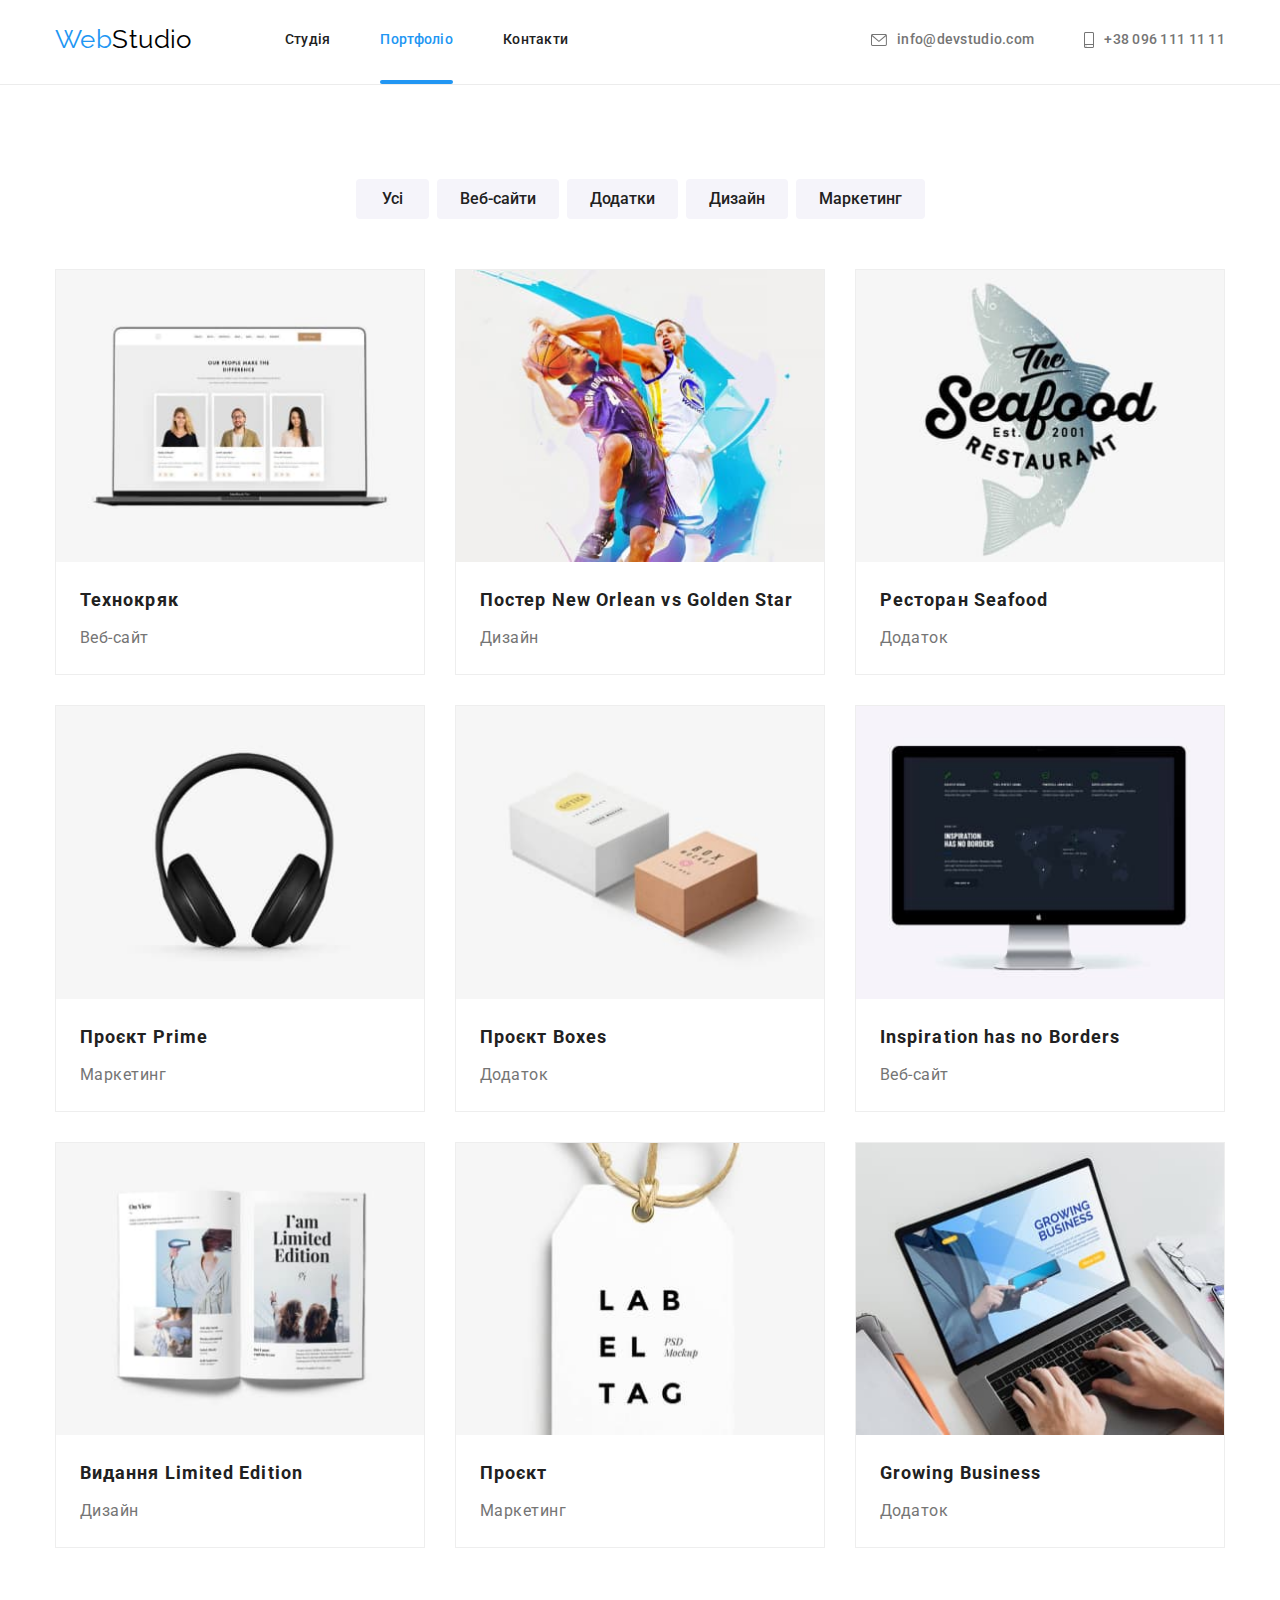
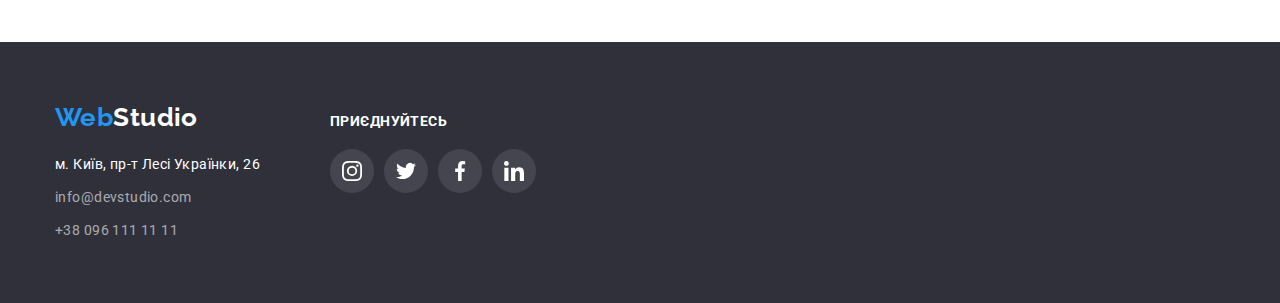
==== portfolio.html @ 8b219033 "дз5" ====
<!DOCTYPE html>
<html lang="uk">
  <head>
    <meta charset="UTF-8" />
    <meta http-equiv="X-UA-Compatible" content="IE=edge" />
    <meta name="viewport" content="width=device-width, initial-scale=1.0" />
    <title>Студія</title>
    <link
      href="https://fonts.googleapis.com/css2?family=Raleway:wght@700;900&family=Roboto:wght@400;500;700;900&display=swap"
      rel="stylesheet"
    />
    <link
      rel="stylesheet"
      href="https://cdnjs.cloudflare.com/ajax/libs/modern-normalize/1.1.0/modern-normalize.min.css"
    />
    <link rel="stylesheet" href="./css/styles.css" />
  </head>
  <body>
    <!--Logo line-->
    <header class="header">
      <div class="conteiner header-flex">
        <a class="logo" href="./index.html"
          >Web<span class="web">Studio</span></a
        >
        <nav class="main-nav">
          <!--Site nav-->
          <ul class="site-nav list">
            <li class="item">
              <a href="./index.html" class="link">Студія</a>
            </li>
            <li class="item">
              <a href="./portfolio.html" class="link current">Портфоліо</a>
            </li>
            <li class="item">
              <a href="#" class="link">Контакти</a>
            </li>
          </ul>
        </nav>
        <ul class="contacts list">
          <li class="item">
            <a href="mailto:info@devstudio.com" class="link mail">
              <svg class="link-contact-icon" width="16px" height="12px">
                <use href="./images/icons.svg#icon-email"></use></svg
              >info@devstudio.com</a
            >
          </li>
          <li class="item">
            <a href="tel:+380961111111" class="link tel">
              <svg class="link-contact-icon" width="10px" height="16px">
                <use href="./images/icons.svg#icon-smartphone"></use>
              </svg>
              +38 096 111 11 11</a
            >
          </li>
        </ul>
      </div>
    </header>
    <main>
      <!--Filters-->
      <section class="section">
        <div class="conteiner">
          <h1 class="title-hidden">Портфоліо</h1>
          <ul class="filter list">
            <li class="item">
              <button type="button" class="button secondary">
                <a>Усі</a>
              </button>
            </li>
            <li class="item">
              <button type="button" class="button secondary">
                <a>Веб-сайти</a>
              </button>
            </li>
            <li class="item">
              <button type="button" class="button secondary">
                <a>Додатки</a>
              </button>
            </li>
            <li class="item">
              <button type="button" class="button secondary">
                <a>Дизайн</a>
              </button>
            </li>
            <li class="item">
              <button type="button" class="button secondary">
                <a>Маркетинг</a>
              </button>
            </li>
          </ul>
          <!--Projects-->
          <ul class="project list">
            <li class="item">
              <a href="#" class="project-link link">
                <div class="project-top">
                  <img src="./images/project1.jpg" alt="Відкритий ноутбук" />
                  <p class="top-text">
                    Ресурс пропонує комплексні пропозиції з різним рівнем
                    функціоналу та сервісів. Все це дозволить відвідувачу
                    отримати вичерпні відомості про компанію чи приватну особу.
                  </p>
                </div>
                <div class="content">
                  <h3 class="title">Технокряк</h3>
                  <p class="text">Веб-сайт</p>
                </div>
              </a>
            </li>
            <li class="item">
              <a href="#" class="project-link link">
                <div class="project-top">
                  <img
                    src="./images/project2.jpg"
                    alt="Два баскетболіста стрибають"
                  />
                  <p class="top-text">
                    Ресурс пропонує комплексні пропозиції з різним рівнем
                    функціоналу та сервісів. Все це дозволить відвідувачу
                    отримати вичерпні відомості про компанію чи приватну особу.
                  </p>
                </div>
                <div class="content">
                  <h3 class="title">Постер New Orlean vs Golden Star</h3>
                  <p class="text">Дизайн</p>
                </div>
              </a>
            </li>
            <li class="item">
              <a href="#" class="project-link link">
                <div class="project-top">
                  <img
                    src="./images/project3.jpg"
                    alt="Логотип рибного ресторану"
                  />
                  <p class="top-text">
                    Ресурс пропонує комплексні пропозиції з різним рівнем
                    функціоналу та сервісів. Все це дозволить відвідувачу
                    отримати вичерпні відомості про компанію чи приватну особу.
                  </p>
                </div>
                <div class="content">
                  <h3 class="title">Ресторан Seafood</h3>
                  <p class="text">Додаток</p>
                </div>
              </a>
            </li>
            <li class="item">
              <a href="#" class="project-link link">
                <div class="project-top">
                  <img
                    src="./images/project4.jpg"
                    alt="Навушники закритого типу"
                  />
                  <p class="top-text">
                    Ресурс пропонує комплексні пропозиції з різним рівнем
                    функціоналу та сервісів. Все це дозволить відвідувачу
                    отримати вичерпні відомості про компанію чи приватну особу.
                  </p>
                </div>
                <div class="content">
                  <h3 class="title">Проєкт Prime</h3>
                  <p class="text">Маркетинг</p>
                </div>
              </a>
            </li>
            <li class="item">
              <a href="#" class="project-link link">
                <div class="project-top">
                  <img src="./images/project5.jpg" alt="Дві картонні коробки" />
                  <p class="top-text">
                    Ресурс пропонує комплексні пропозиції з різним рівнем
                    функціоналу та сервісів. Все це дозволить відвідувачу
                    отримати вичерпні відомості про компанію чи приватну особу.
                  </p>
                </div>
                <div class="content">
                  <h3 class="title">Проєкт Boxes</h3>
                  <p class="text">Додаток</p>
                </div>
              </a>
            </li>
            <li class="item">
              <a href="#" class="project-link link">
                <div class="project-top">
                  <img
                    src="./images/project6.jpg"
                    alt="Сайт зображений на моноблоці Apple iMac"
                  />
                  <p class="top-text">
                    Ресурс пропонує комплексні пропозиції з різним рівнем
                    функціоналу та сервісів. Все це дозволить відвідувачу
                    отримати вичерпні відомості про компанію чи приватну особу.
                  </p>
                </div>
                <div class="content">
                  <h3 class="title">Inspiration has no Borders</h3>
                  <p class="text">Веб-сайт</p>
                </div>
              </a>
            </li>
            <li class="item">
              <a href="#" class="project-link link">
                <div class="project-top">
                  <img src="./images/project7.jpg" alt="Розгорнутий журнал" />
                  <p class="top-text">
                    Ресурс пропонує комплексні пропозиції з різним рівнем
                    функціоналу та сервісів. Все це дозволить відвідувачу
                    отримати вичерпні відомості про компанію чи приватну особу.
                  </p>
                </div>
                <div class="content">
                  <h3 class="title">Видання Limited Edition</h3>
                  <p class="text">Дизайн</p>
                </div>
              </a>
            </li>
            <li class="item">
              <a href="#" class="project-link link">
                <div class="project-top">
                  <img
                    src="./images/project8.jpg"
                    alt="Паперовий ярлик з написом"
                  />
                  <p class="top-text">
                    Ресурс пропонує комплексні пропозиції з різним рівнем
                    функціоналу та сервісів. Все це дозволить відвідувачу
                    отримати вичерпні відомості про компанію чи приватну особу.
                  </p>
                </div>
                <div class="content">
                  <h3 class="title">Проєкт</h3>
                  <p class="text">Маркетинг</p>
                </div>
              </a>
            </li>
            <li class="item">
              <a href="#" class="project-link link">
                <div class="project-top">
                  <img
                    src="./images/project9.jpg"
                    alt="Людина працює на ноутбуці"
                  />
                  <p class="top-text">
                    Ресурс пропонує комплексні пропозиції з різним рівнем
                    функціоналу та сервісів. Все це дозволить відвідувачу
                    отримати вичерпні відомості про компанію чи приватну особу.
                  </p>
                </div>
                <div class="content">
                  <h3 class="title">Growing Business</h3>
                  <p class="text">Додаток</p>
                </div>
              </a>
            </li>
          </ul>
        </div>
      </section>
    </main>
    <!--Footer-->
    <footer class="section-basement">
      <div class="conteiner">
        <!--Address-->
        <div class="address">
          <a class="logo-secondari" href="./index.html"
            >Web<span class="web-secondari">Studio</span></a
          >
          <address>
            <ul class="address-list list">
              <li class="map-link">
                <a
                  href="https://goo.gl/maps/CPtrU1FHBa2aNyZL9"
                  target="_blank"
                  rel="noopener noreferrer nofollow"
                  class="link"
                  >м. Київ, пр-т Лесі Українки, 26</a
                >
              </li>
              <li class="mail-link">
                <a href="mailto:info@devstudio.com" class="link"
                  >info@devstudio.com</a
                >
              </li>
              <li class="tel-link">
                <a href="tel:+380961111111" class="link">+38 096 111 11 11</a>
              </li>
            </ul>
          </address>
        </div>
        <!--Social networks-->
        <div class="social">
          <h2 class="social-title">Приєднуйтесь</h2>
          <ul class="address-soc-list list">
            <li class="address-soc-item">
              <a href="" class="address-soc-link link">
                <svg class="address-soc-icon" width="20" height="20">
                  <use href="./images/icons.svg#icon-instagram"></use>
                </svg>
              </a>
            </li>
            <li class="address-soc-item">
              <a href="" class="address-soc-link link">
                <svg class="address-soc-icon" width="20" height="20">
                  <use href="./images/icons.svg#icon-twitter"></use>
                </svg>
              </a>
            </li>
            <li class="address-soc-item">
              <a href="" class="address-soc-link link">
                <svg class="address-soc-icon" width="20" height="20">
                  <use href="./images/icons.svg#icon-facebook"></use>
                </svg>
              </a>
            </li>
            <li class="address-soc-item">
              <a href="" class="address-soc-link link">
                <svg class="address-soc-icon" width="20" height="20">
                  <use href="./images/icons.svg#icon-linkedin"></use>
                </svg>
              </a>
            </li>
          </ul>
        </div>
      </div>
    </footer>
  </body>
</html>
---- css/styles.css ----
/* цвет основного текста #212121 */
/* вторичный цвет текста #757575 */
/* белый #FFFFFF */
/* акцент #2196F3 */
/* цвет ссылок подвала rgba(255, 255, 255, 0.6) */
/* цвет кнопок поротфолио #F5F4FA */
/* цвет активной кнопки #188CE8 */
/* фон шапки и подвала #2F303A */
/* цвет обводки карточек #EEEEEE */

:root {
  --primary-text-color: #212121;
  --title-text-color: #757575;
  --basement-text-color: rgba(255, 255, 255, 0.6);
  --white-color: #FFFFFF;
  --black-color: #000000;
  --accent-color: #2196F3;
  --primary-btn-color: #F5F4FA;
  --activ-btn-color: #188CE8;
  --hero-bcgnd-color: #2F303A;
  --head-bcgnd-color: #ECECEC;
  --border-color: #EEEEEE;
  --border-client-color: #AFB1B8;
  --adress-icon-color: rgba(255, 255, 255, 0.1);
  --top-texbgnd-color: rgba(33, 150, 243, 0.9);
  --backdrop-color: rgba(0, 0, 0, 0.2);
}

body {
  font-family: 'Roboto', sans-serif;
  font-size: 14px;
  letter-spacing: 0.03em;
  color: var(--primary-text-color);

  background-color: var(--white-color);
}

.section {
  padding-top: 94px;
  padding-bottom: 94px;
}

.header {
  padding-top: 0;
  padding-bottom: 0;
  border-bottom-width: 1px;
  border-bottom-style: solid;
  border-bottom-color: var(--head-bcgnd-color);
}

.section.no-padding {
  padding-top: 0;
}

.conteiner {
  width: 1200px;
  padding-left: 15px;
  padding-right: 15px;
  margin: 0 auto;
}

.list {
  list-style: none;
  padding: 0;
  margin: 0;
}

img {
  display: block;
  max-width: 100%;
  height: auto;
}

/* Logo line */

.header-flex {
  display: flex;
}

.main-nav {
  display: flex;
  align-items: center;
  margin-right: auto;
}

.logo {
  display: inline-block;
  font-family: 'Raleway';
  font-size: 26px;
  line-height: 1.19;
  text-decoration: none;
  color: var(--accent-color);

  margin-right: 93px;
  padding-top: 24px;
  padding-bottom: 25px;
}

.web {
  text-decoration: none;
  color: var(--black-color);
}

/* Site nav */

.site-nav {
  display: flex;
}

.site-nav .item:not(:last-child) {
  margin-right: 50px;
}

.site-nav .link {
  display: block;
  font-style: normal;
  font-weight: 500;
  font-size: 14px;
  line-height: 1.14;
  letter-spacing: 0.02em;
  text-decoration: none;
  color: var(--primary-text-color);

  padding-top: 32px;
  padding-bottom: 32px;
  transition: color 250ms cubic-bezier(0.4, 0, 0.2, 1);
}

.site-nav .link:hover,
.site-nav .link:focus {
  color: var(--accent-color);
}

.site-nav .link.current {
  color: var(--accent-color);
}

.site-nav .link.current::after {
  content: '';
  display: flex;
  background-color: var(--accent-color);
  width: 100%;
  height: 4px;
  border-radius: 2px;
  transform: translateY(32px);
  position: relative;
}

.contacts {
  display: flex;
}

.contacts .link-contact-icon {
  margin-right: 10px;
  vertical-align: middle;
  fill: currentColor;
}

.contacts .item:not(:last-child) {
  margin-right: 50px;
}

.contacts .link {
  display: flex;
  font-weight: 500;
  font-size: 14px;
  line-height: 1.14;
  letter-spacing: 0.02em;
  text-decoration: none;
  color: var(--title-text-color);
  align-items: center;
  padding-top: 32px;
  padding-bottom: 32px;
  transition: color 250ms cubic-bezier(0.4, 0, 0.2, 1);
}

.contacts .link:hover,
.contacts .link:focus {
  color: var(--accent-color);

}

/* Hero */

.section.hero {
  text-align: center;
  background-color: var(--hero-bcgnd-color);
  background-image: linear-gradient(rgba(47, 48, 58, 0.4), rgba(47, 48, 58, 0.4)), url(../images/hero.jpg);
  background-repeat: no-repeat;
  background-position: center;
  background-size: cover;
  max-width: 1600px;
  margin: 0 auto;
  padding-top: 200px;
  padding-bottom: 200px;
}

.hero-title {
  font-weight: 900;
  font-size: 44px;
  line-height: 1.36;
  letter-spacing: 0.06em;
  text-transform: uppercase;
  color: var(--white-color);
  width: 696px;
  margin: 30px auto;
}

/* Features */

.feature-list {
  display: flex;

}

.feature-list .item {
  width: calc((100%-90)/4);
}

.feature-list .item:not(:last-child) {
  margin-right: 30px;
}

.feature-list .title {
  font-weight: 700;
  font-size: 14px;
  line-height: 1.14;
  text-transform: uppercase;
  margin-top: 0;
  margin-bottom: 10px;
}

.feature-box {
  display: flex;
  align-items: center;
  justify-content: center;
  width: 270px;
  height: 120px;
  border-radius: 4px;
  background-color: var(--primary-btn-color);
  margin-bottom: 30px;
  transition: drop-shadow 250ms cubic-bezier(0.4, 0, 0.2, 1);
}

.feature-box:hover,
.feature-box:focus {
  filter: drop-shadow(0px 4px 4px rgba(0, 0, 0, 0.25));

}

.feature-list .text {
  font-weight: 400;
  line-height: 1.71;
  color: var(--title-text-color);
  margin-top: 0;
  margin-bottom: 0;
}

.title-hidden {
  position: absolute;
  white-space: nowrap;
  width: 1px;
  height: 1px;
  overflow: hidden;
  border: 0;
  clip: rect(0 0 0 0);
  clip-path: inset(50%);
  margin: -1px;
}

/* Work options */

.section-title {
  font-size: 36px;
  line-height: 1.17;
  text-align: center;
  margin-top: 0;
  margin-bottom: 50px;
}

.work-list {
  display: flex;
  justify-content: center;
}

.work-box {
  position: relative;
}

.work-text {
  bottom: 0;
  position: absolute;
  display: flex;
  align-items: center;
  justify-content: center;
  background-color: rgba(47, 48, 58, 0.8);
  width: 100%;
  height: 70px;
  font-weight: 700;
  line-height: 1.14;
  margin: 0;
  text-transform: uppercase;
  color: var(--white-color);
}

.work-list .item:not(:last-child) {
  margin-right: 30px;
}

/* Our team */

.team {
  background-color: var(--primary-btn-color);
}

.team-list {
  display: flex;
}

.team-list .item {
  background: var(--white-color);
  margin-top: 0;
  margin-bottom: 0;
  box-shadow: 0px 1px 3px rgba(0, 0, 0, 0.12), 0px 1px 1px rgba(0, 0, 0, 0.14), 0px 2px 1px rgba(0, 0, 0, 0.2);
  border-radius: 0px 0px 4px 4px;
}

.team-list .item:not(:last-child) {
  margin-right: 30px;
}

.team-list .title {
  font-weight: 500;
  font-size: 16px;
  line-height: 1.19;
  text-align: center;
  margin-top: 0;
  margin-bottom: 10px;
}

.team-list .text {
  font-size: 16px;
  line-height: 1.19;
  text-align: center;
  color: var(--title-text-color);
  margin-top: 0;
  margin-bottom: 16px;
}

.team-list .team-content {
  padding-top: 30px;
  padding-bottom: 30px;
}

.team-soc-list {
  display: flex;
  justify-content: center;
  gap: 10px;
}

.team-soc-item {
  width: 44px;
  height: 44px;
}

.team-soc-link {
  width: 100%;
  height: 100%;
  background-color: var(--white-color);
  border-radius: 50%;
  display: flex;
  align-items: center;
  justify-content: center;
  transition: background-color 250ms cubic-bezier(0.4, 0, 0.2, 1);
}

.team-soc-link:hover,
.team-soc-link:focus {
  background-color: var(--accent-color);
}

.team-soc-link:hover .team-soc-icon,
.team-soc-link:focus .team-soc-icon {
  fill: var(--white-color);

}

.team-soc-icon {
  fill: var(--border-client-color);
  transition: fill 250ms cubic-bezier(0.4, 0, 0.2, 1);
}

/*Clients*/

.client-list {
  display: flex;
  gap: 30px;
}

.client-item {
  width: calc((100%-150px)/6);
  height: 92px;
}

.client-link {
  width: 100%;
  height: 100%;
  border: 1px solid var(--border-client-color);
  border-radius: 4px;
  display: flex;
  align-items: center;
  justify-content: center;
  transition: border-color 250ms cubic-bezier(0.4, 0, 0.2, 1);
}

.client-link:hover,
.client-link:focus {
  border-color: var(--accent-color);
}

.client-soc-icon {
  fill: var(--border-client-color);
  transition: fill 250ms cubic-bezier(0.4, 0, 0.2, 1);
}

.client-link:hover .client-soc-icon,
.client-link:focus .client-soc-icon {
  fill: var(--accent-color);
}

/* Button */

.button {
  border: 1px solid transparent;
  color: var(--white-color);
}

.button.primary {
  font-weight: 700;
  font-size: 16px;
  line-height: 1.88;
  letter-spacing: 0.06em;
  color: var(--white-color);
  padding: 10px 32px;
  border-radius: 4px;
  background-color: var(--accent-color);
  transition: color 250ms cubic-bezier(0.4, 0, 0.2, 1), background-color 250ms cubic-bezier(0.4, 0, 0.2, 1);
}

.button.primary:hover,
.button.primary:focus {
  color: var(--white-color);
  background-color: var(--activ-btn-color);
  cursor: pointer;
}

.button.secondary {
  font-weight: 500;
  font-size: 16px;
  line-height: 1.62;
  color: var(--primary-text-color);
  background-color: var(--primary-btn-color);
  padding: 6px 22px;
  min-width: 73px;
  border-radius: 4px;
  transition: background-color 250ms cubic-bezier(0.4, 0, 0.2, 1), color 250ms cubic-bezier(0.4, 0, 0.2, 1), box-shadow 250ms cubic-bezier(0.4, 0, 0.2, 1);
}

.button.secondary:hover,
.button.secondary:focus {
  color: var(--white-color);
  background-color: var(--accent-color);
  box-shadow: 0px 3px 1px rgba(0, 0, 0, 0.1), 0px 1px 2px rgba(0, 0, 0, 0.08), 0px 2px 2px rgba(0, 0, 0, 0.12);
  cursor: pointer;
}

/* Filters */

.filter {
  display: flex;
  justify-content: center;
  margin: 0;
  padding-bottom: 50px;
}

.filter .item:not(:last-child) {
  margin-right: 8px;
}

/* Projects */

.project {
  display: flex;
  flex-wrap: wrap;
}

.project .item {
  width: 370px;
  margin-right: 30px;
  margin-bottom: 30px;
  background-color: var(--white-color);
  border: 1px solid var(--border-color);
  position: relative;
}

.project .item:nth-child(3n) {
  margin-right: 0;
}

.project .item:nth-last-child(-n + 3) {
  margin-bottom: 0;
}

.project .link:hover,
.project .link:focus {
  box-shadow: 0px 1px 1px rgba(0, 0, 0, 0.12), 0px 4px 4px rgba(0, 0, 0, 0.06), 1px 4px 6px rgba(0, 0, 0, 0.16);
}

.project .link {
  display: block;
  text-decoration: none;
  transition: box-shadow 250ms cubic-bezier(0.4, 0, 0.2, 1);
}

.project .title {
  font-size: 18px;
  line-height: 2;
  letter-spacing: 0.06em;
  color: var(--primary-text-color);
  margin-top: 0px;
  margin-bottom: 4px;
}

.project .text {
  font-size: 16px;
  line-height: 2;
  letter-spacing: 0.03em;
  color: var(--title-text-color);
  margin: 0;
}

.project .content {
  padding: 20px 24px 20px 24px;
}

.project .top-text {
  font-size: 18px;
  line-height: 28px;
  color: var(--white-color);
  background-color: var(--top-texbgnd-color);
  position: absolute;
  top: 0;
  margin: 0;
  padding: 63px 24px;
  transform: translateY(100%);
  transition: transform 250ms cubic-bezier(0.4, 0, 0.2, 1);
}

.project-top {
  position: relative;
  overflow: hidden;
}

.project-link:hover .top-text {
  transform: translateY(0);
}

/* Footer */

.section-basement {
  padding-top: 60px;
  padding-bottom: 60px;
  background-color: var(--hero-bcgnd-color);
}

.section-basement>.conteiner {
  display: flex;
  align-items: baseline;
  gap: 70px;
}

.logo-secondari {
  display: inline-block;
  font-family: 'Raleway';
  font-weight: 700;
  font-size: 26px;
  line-height: 1.19;
  color: var(--accent-color);
  text-decoration: none;
  margin-top: 0;
  margin-bottom: 20px;
}

.web-secondari {
  color: var(--white-color)
}

/* Adress */

.address-list .map-link .link {
  line-height: 1.71;
  color: var(--white-color);
}

.address-list .map-link {
  margin-top: 0;
  margin-bottom: 9px;
}

.mail-link .link {
  margin-top: 0;
  margin-bottom: 9px;
  transition: color 250ms cubic-bezier(0.4, 0, 0.2, 1);
}

.mail-link .link:hover,
.mail-link .link:focus {
  color: var(--accent-color);
}

.tel-link .link {
  margin-bottom: 0;
  transition: color 250ms cubic-bezier(0.4, 0, 0.2, 1);
}

.tel-link .link:hover,
.tel-link .link:focus {
  color: var(--accent-color);
}

.address-list .link {
  display: inline-block;
  font-style: normal;
  line-height: 1.71;
  color: var(--basement-text-color);
  text-decoration: none;
}

/* Social networks */

.social-title {
  font-style: normal;
  font-weight: 700;
  font-size: 14px;
  line-height: 16px;
  letter-spacing: 0.03em;
  text-transform: uppercase;
  color: var(--white-color);
  margin-top: 0;
  margin-bottom: 20px;
}

.address-soc-list {
  display: flex;
  gap: 10px;
}

.address-soc-item {
  width: 44px;
  height: 44px;
}

.address-soc-link {
  width: 100%;
  height: 100%;
  background-color: var(--adress-icon-color);
  border-radius: 50%;
  display: flex;
  align-items: center;
  justify-content: center;
  transition: background-color 250ms cubic-bezier(0.4, 0, 0.2, 1);
}

.address-soc-link:hover,
.address-soc-link:focus {
  background-color: var(--accent-color);
}

.address-soc-icon {
  fill: var(--white-color);
}

.backdrop {
  width: 100%;
  height: 100%;
  background-color: var(--backdrop-color);
  position: fixed;
  top: 0;
  transition: opacity 250ms linear, visibility 250ms linear;
}

.modal {
  width: 528px;
  height: 581px;
  position: absolute;
  top: 50%;
  left: 50%;
  padding: 40px;
  transform: translate(-50%, -50%);
  background: var(--white-color);
  box-shadow: 0px 1px 3px rgba(0, 0, 0, 0.12), 0px 1px 1px rgba(0, 0, 0, 0.14), 0px 2px 1px rgba(0, 0, 0, 0.2);
  border-radius: 4px;
  transform: translate(-50%, -50%) scale(1);
  transition: transform 250ms linear;
}

.backdrop.is-hidden .modal {
  transform: translate(-50%, -50%) scale(0);
}

.modal-close {
  position: absolute;
  display: flex;
  align-items: center;
  justify-content: center;
  top: 8px;
  right: 8px;
  border-radius: 50%;
  width: 30px;
  height: 30px;
  background-color: transparent;
  border: 1px solid rgba(0, 0, 0, 0.1);
  cursor: pointer;
  transition: fill 250ms cubic-bezier(0.4, 0, 0.2, 1);
}

.modal-close:hover {
  fill: var(--accent-color);
}

.is-hidden {
  opacity: 0;
  visibility: hidden;
  pointer-events: none;
}
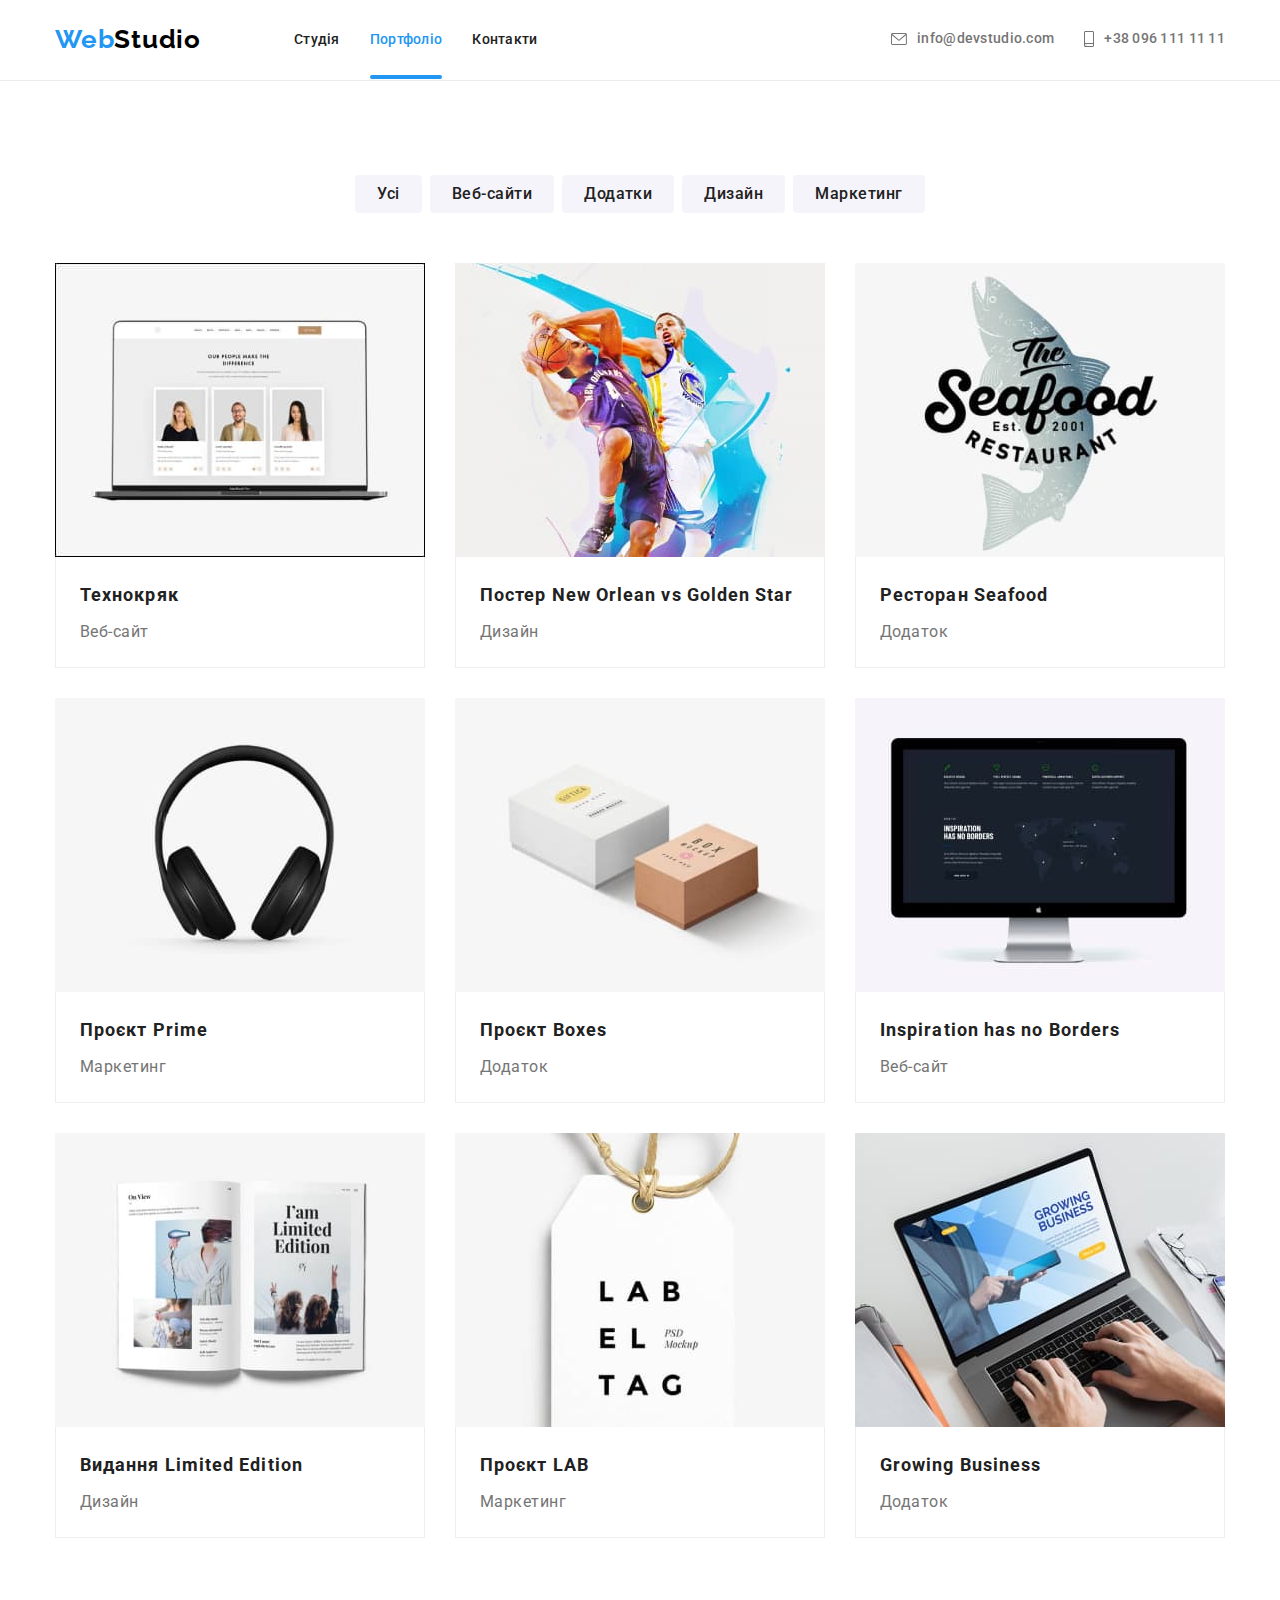
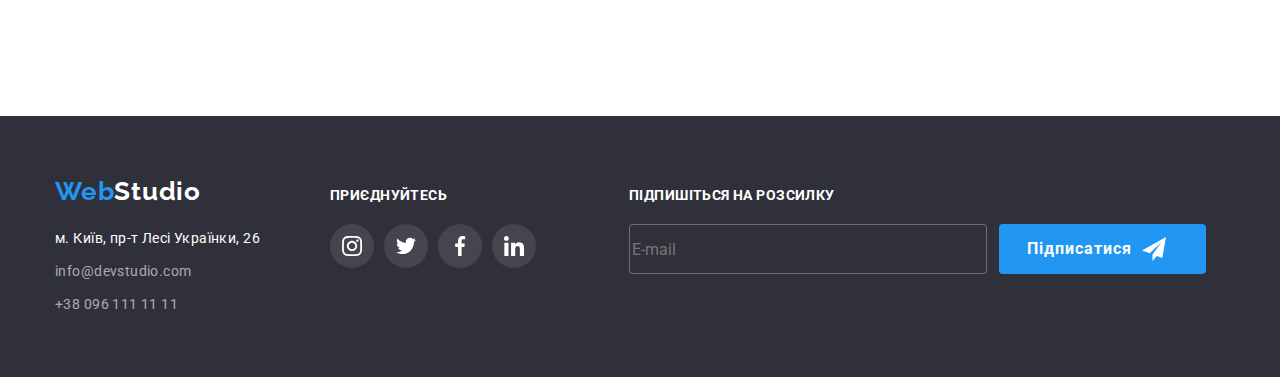
==== commit 064934cc: "дз6" ====
--- a/portfolio.html
+++ b/portfolio.html
@@ -4,9 +4,11 @@
     <meta charset="UTF-8" />
     <meta http-equiv="X-UA-Compatible" content="IE=edge" />
     <meta name="viewport" content="width=device-width, initial-scale=1.0" />
-    <title>Студія</title>
+    <title>Портфоліо</title>
+    <link rel="preconnect" href="https://fonts.googleapis.com" />
+    <link rel="preconnect" href="https://fonts.gstatic.com" crossorigin />
     <link
-      href="https://fonts.googleapis.com/css2?family=Raleway:wght@700;900&family=Roboto:wght@400;500;700;900&display=swap"
+      href="https://fonts.googleapis.com/css2?family=Raleway:wght@700&family=Roboto:wght@400;500;700;900&display=swap"
       rel="stylesheet"
     />
     <link
@@ -15,239 +17,264 @@
     />
     <link rel="stylesheet" href="./css/styles.css" />
   </head>
-  <body>
-    <!--Logo line-->
-    <header class="header">
-      <div class="conteiner header-flex">
-        <a class="logo" href="./index.html"
-          >Web<span class="web">Studio</span></a
-        >
-        <nav class="main-nav">
-          <!--Site nav-->
-          <ul class="site-nav list">
-            <li class="item">
-              <a href="./index.html" class="link">Студія</a>
-            </li>
-            <li class="item">
-              <a href="./portfolio.html" class="link current">Портфоліо</a>
-            </li>
-            <li class="item">
-              <a href="#" class="link">Контакти</a>
+
+  <body class="site-body">
+    <header class="header header-body">
+      <div class="container wrapper">
+        <nav class="header-container">
+          <a href="" class="header-logo link"
+            ><span class="span-logo">Web</span>Studio</a
+          >
+          <ul class="header-list list">
+            <li class="header-item">
+              <a class="header-link link" href="./index.html">Студія</a>
+            </li>
+            <li class="header-item">
+              <a class="header-link current link" href="./portfolio.html"
+                >Портфоліо</a
+              >
+            </li>
+            <li class="header-item">
+              <a class="header-link link" href="">Контакти</a>
             </li>
           </ul>
         </nav>
-        <ul class="contacts list">
-          <li class="item">
-            <a href="mailto:info@devstudio.com" class="link mail">
-              <svg class="link-contact-icon" width="16px" height="12px">
-                <use href="./images/icons.svg#icon-email"></use></svg
+        <ul class="header-list-item list">
+          <li class="header-item">
+            <a class="header-mail link" href="mailto:info@devstudio.com">
+              <svg class="header-mail-item" width="16" height="12">
+                <use href="./images/symbol-defs.svg#icon-envelope"></use></svg
               >info@devstudio.com</a
             >
           </li>
-          <li class="item">
-            <a href="tel:+380961111111" class="link tel">
-              <svg class="link-contact-icon" width="10px" height="16px">
-                <use href="./images/icons.svg#icon-smartphone"></use>
-              </svg>
-              +38 096 111 11 11</a
+          <li class="header-item">
+            <a class="header-tel link" href="tel:+380961111111">
+              <svg class="header-tel-item" width="10" height="16">
+                <use href="./images/symbol-defs.svg#icon-smartphone"></use></svg
+              >+38 096 111 11 11</a
             >
           </li>
         </ul>
       </div>
     </header>
-    <main>
-      <!--Filters-->
-      <section class="section">
-        <div class="conteiner">
-          <h1 class="title-hidden">Портфоліо</h1>
-          <ul class="filter list">
-            <li class="item">
-              <button type="button" class="button secondary">
-                <a>Усі</a>
-              </button>
-            </li>
-            <li class="item">
-              <button type="button" class="button secondary">
-                <a>Веб-сайти</a>
-              </button>
-            </li>
-            <li class="item">
-              <button type="button" class="button secondary">
-                <a>Додатки</a>
-              </button>
-            </li>
-            <li class="item">
-              <button type="button" class="button secondary">
-                <a>Дизайн</a>
-              </button>
-            </li>
-            <li class="item">
-              <button type="button" class="button secondary">
-                <a>Маркетинг</a>
-              </button>
+    <main class="main">
+      <section class="main-container-list">
+        <div class="container">
+          <ul class="list main-container-btn">
+            <li class="container-main">
+              <button class="main-btn link" type="button">Усі</button>
+            </li>
+            <li class="container-main">
+              <button class="main-btn link" type="button">Веб-сайти</button>
+            </li>
+            <li class="container-main">
+              <button class="main-btn link" type="button">Додатки</button>
+            </li>
+            <li class="container-main">
+              <button class="main-btn link" type="button">Дизайн</button>
+            </li>
+            <li class="container-main">
+              <button class="main-btn link" type="button">Маркетинг</button>
             </li>
           </ul>
-          <!--Projects-->
-          <ul class="project list">
-            <li class="item">
-              <a href="#" class="project-link link">
-                <div class="project-top">
-                  <img src="./images/project1.jpg" alt="Відкритий ноутбук" />
-                  <p class="top-text">
-                    Ресурс пропонує комплексні пропозиції з різним рівнем
-                    функціоналу та сервісів. Все це дозволить відвідувачу
-                    отримати вичерпні відомості про компанію чи приватну особу.
-                  </p>
-                </div>
-                <div class="content">
-                  <h3 class="title">Технокряк</h3>
-                  <p class="text">Веб-сайт</p>
-                </div>
-              </a>
-            </li>
-            <li class="item">
-              <a href="#" class="project-link link">
-                <div class="project-top">
-                  <img
-                    src="./images/project2.jpg"
-                    alt="Два баскетболіста стрибають"
-                  />
-                  <p class="top-text">
-                    Ресурс пропонує комплексні пропозиції з різним рівнем
-                    функціоналу та сервісів. Все це дозволить відвідувачу
-                    отримати вичерпні відомості про компанію чи приватну особу.
-                  </p>
-                </div>
-                <div class="content">
-                  <h3 class="title">Постер New Orlean vs Golden Star</h3>
-                  <p class="text">Дизайн</p>
-                </div>
-              </a>
-            </li>
-            <li class="item">
-              <a href="#" class="project-link link">
-                <div class="project-top">
-                  <img
-                    src="./images/project3.jpg"
-                    alt="Логотип рибного ресторану"
-                  />
-                  <p class="top-text">
-                    Ресурс пропонує комплексні пропозиції з різним рівнем
-                    функціоналу та сервісів. Все це дозволить відвідувачу
-                    отримати вичерпні відомості про компанію чи приватну особу.
-                  </p>
-                </div>
-                <div class="content">
-                  <h3 class="title">Ресторан Seafood</h3>
-                  <p class="text">Додаток</p>
-                </div>
-              </a>
-            </li>
-            <li class="item">
-              <a href="#" class="project-link link">
-                <div class="project-top">
-                  <img
-                    src="./images/project4.jpg"
-                    alt="Навушники закритого типу"
-                  />
-                  <p class="top-text">
-                    Ресурс пропонує комплексні пропозиції з різним рівнем
-                    функціоналу та сервісів. Все це дозволить відвідувачу
-                    отримати вичерпні відомості про компанію чи приватну особу.
-                  </p>
-                </div>
-                <div class="content">
-                  <h3 class="title">Проєкт Prime</h3>
-                  <p class="text">Маркетинг</p>
-                </div>
-              </a>
-            </li>
-            <li class="item">
-              <a href="#" class="project-link link">
-                <div class="project-top">
-                  <img src="./images/project5.jpg" alt="Дві картонні коробки" />
-                  <p class="top-text">
-                    Ресурс пропонує комплексні пропозиції з різним рівнем
-                    функціоналу та сервісів. Все це дозволить відвідувачу
-                    отримати вичерпні відомості про компанію чи приватну особу.
-                  </p>
-                </div>
-                <div class="content">
-                  <h3 class="title">Проєкт Boxes</h3>
-                  <p class="text">Додаток</p>
-                </div>
-              </a>
-            </li>
-            <li class="item">
-              <a href="#" class="project-link link">
-                <div class="project-top">
-                  <img
-                    src="./images/project6.jpg"
-                    alt="Сайт зображений на моноблоці Apple iMac"
-                  />
-                  <p class="top-text">
-                    Ресурс пропонує комплексні пропозиції з різним рівнем
-                    функціоналу та сервісів. Все це дозволить відвідувачу
-                    отримати вичерпні відомості про компанію чи приватну особу.
-                  </p>
-                </div>
-                <div class="content">
-                  <h3 class="title">Inspiration has no Borders</h3>
-                  <p class="text">Веб-сайт</p>
-                </div>
-              </a>
-            </li>
-            <li class="item">
-              <a href="#" class="project-link link">
-                <div class="project-top">
-                  <img src="./images/project7.jpg" alt="Розгорнутий журнал" />
-                  <p class="top-text">
-                    Ресурс пропонує комплексні пропозиції з різним рівнем
-                    функціоналу та сервісів. Все це дозволить відвідувачу
-                    отримати вичерпні відомості про компанію чи приватну особу.
-                  </p>
-                </div>
-                <div class="content">
-                  <h3 class="title">Видання Limited Edition</h3>
-                  <p class="text">Дизайн</p>
-                </div>
-              </a>
-            </li>
-            <li class="item">
-              <a href="#" class="project-link link">
-                <div class="project-top">
-                  <img
-                    src="./images/project8.jpg"
-                    alt="Паперовий ярлик з написом"
-                  />
-                  <p class="top-text">
-                    Ресурс пропонує комплексні пропозиції з різним рівнем
-                    функціоналу та сервісів. Все це дозволить відвідувачу
-                    отримати вичерпні відомості про компанію чи приватну особу.
-                  </p>
-                </div>
-                <div class="content">
-                  <h3 class="title">Проєкт</h3>
-                  <p class="text">Маркетинг</p>
-                </div>
-              </a>
-            </li>
-            <li class="item">
-              <a href="#" class="project-link link">
-                <div class="project-top">
-                  <img
-                    src="./images/project9.jpg"
-                    alt="Людина працює на ноутбуці"
-                  />
-                  <p class="top-text">
-                    Ресурс пропонує комплексні пропозиції з різним рівнем
-                    функціоналу та сервісів. Все це дозволить відвідувачу
-                    отримати вичерпні відомості про компанію чи приватну особу.
-                  </p>
-                </div>
-                <div class="content">
-                  <h3 class="title">Growing Business</h3>
-                  <p class="text">Додаток</p>
+          <ul class="list container-list">
+            <li class="main-list">
+              <a class="link container-card" href="./images/img-11.jpg">
+                <div class="box">
+                  <img
+                    class="img"
+                    src="./images/img-11.jpg"
+                    alt="Веб-сайт"
+                    width="370"
+                    height="294"
+                  />
+                  <p class="box-text">
+                    Ресурс пропонує комплексні пропозиції з різним рівнем
+                    функціоналу та сервісів. Все цедозволить відвідувачу
+                    отримати вичерпні відомості про компанію чи приватну особу.
+                  </p>
+                </div>
+                <div class="main-img">
+                  <h3 class="main-title link">Технокряк</h3>
+                  <p class="main-text link">Веб-сайт</p>
+                </div>
+              </a>
+            </li>
+            <li class="main-list">
+              <a class="link container-card" href="./images/img-12.jpg">
+                <div class="box">
+                  <img
+                    class="img"
+                    src="./images/img-12.jpg"
+                    alt="Логотип"
+                    width="370"
+                    height="294"
+                  />
+                  <p class="box-text">
+                    Ресурс пропонує комплексні пропозиції з різним рівнем
+                    функціоналу та сервісів. Все цедозволить відвідувачу
+                    отримати вичерпні відомості про компанію чи приватну особу.
+                  </p>
+                </div>
+                <div class="main-img">
+                  <h3 class="main-title link">
+                    Постер New Orlean vs Golden Star
+                  </h3>
+                  <p class="main-text link">Дизайн</p>
+                </div>
+              </a>
+            </li>
+            <li class="main-list">
+              <a class="link container-card" href="./images/img-13.jpg">
+                <div class="box">
+                  <img
+                    class="img"
+                    src="./images/img-13.jpg"
+                    alt="Ресторан"
+                    width="370"
+                    height="294"
+                  />
+                  <p class="box-text">
+                    Ресурс пропонує комплексні пропозиції з різним рівнем
+                    функціоналу та сервісів. Все цедозволить відвідувачу
+                    отримати вичерпні відомості про компанію чи приватну особу.
+                  </p>
+                </div>
+                <div class="main-img">
+                  <h3 class="main-title link">Ресторан Seafood</h3>
+                  <p class="main-text link">Додаток</p>
+                </div>
+              </a>
+            </li>
+            <li class="main-list">
+              <a class="link container-card" href="./images/img-14.jpg">
+                <div class="box">
+                  <img
+                    class="img"
+                    src="./images/img-14.jpg"
+                    alt="Навушники"
+                    width="370"
+                    height="294"
+                  />
+                  <p class="box-text">
+                    Ресурс пропонує комплексні пропозиції з різним рівнем
+                    функціоналу та сервісів. Все цедозволить відвідувачу
+                    отримати вичерпні відомості про компанію чи приватну особу.
+                  </p>
+                </div>
+                <div class="main-img">
+                  <h3 class="main-title link">Проєкт Prime</h3>
+                  <p class="main-text link">Маркетинг</p>
+                </div>
+              </a>
+            </li>
+            <li class="main-list">
+              <a class="link container-card" href="./images/img-15.jpg">
+                <div class="box">
+                  <img
+                    class="img"
+                    src="./images/img-15.jpg"
+                    alt="Коробки"
+                    width="370"
+                    height="294"
+                  />
+                  <p class="box-text">
+                    Ресурс пропонує комплексні пропозиції з різним рівнем
+                    функціоналу та сервісів. Все цедозволить відвідувачу
+                    отримати вичерпні відомості про компанію чи приватну особу.
+                  </p>
+                </div>
+                <div class="main-img">
+                  <h3 class="main-title link">Проєкт Boxes</h3>
+                  <p class="main-text link">Додаток</p>
+                </div>
+              </a>
+            </li>
+            <li class="main-list">
+              <a class="link container-card" href="./images/img-16.jpg">
+                <div class="box">
+                  <img
+                    class="img"
+                    src="./images/img-16.jpg"
+                    alt="Екран"
+                    width="370"
+                    height="294"
+                  />
+                  <p class="box-text">
+                    Ресурс пропонує комплексні пропозиції з різним рівнем
+                    функціоналу та сервісів. Все цедозволить відвідувачу
+                    отримати вичерпні відомості про компанію чи приватну особу.
+                  </p>
+                </div>
+                <div class="main-img">
+                  <h3 class="main-title link">Inspiration has no Borders</h3>
+                  <p class="main-text link">Веб-сайт</p>
+                </div>
+              </a>
+            </li>
+            <li class="main-list">
+              <a class="link container-card" href="./images/img-17.jpg">
+                <div class="box">
+                  <img
+                    class="img"
+                    src="./images/img-17.jpg"
+                    alt="Книга"
+                    width="370"
+                    height="294"
+                  />
+                  <p class="box-text">
+                    Ресурс пропонує комплексні пропозиції з різним рівнем
+                    функціоналу та сервісів. Все цедозволить відвідувачу
+                    отримати вичерпні відомості про компанію чи приватну особу.
+                  </p>
+                </div>
+                <div class="main-img">
+                  <h3 class="main-title link">Видання Limited Edition</h3>
+                  <p class="main-text link">Дизайн</p>
+                </div>
+              </a>
+            </li>
+            <li class="main-list">
+              <a class="link container-card" href="./images/img-18.jpg">
+                <div class="box">
+                  <img
+                    class="img"
+                    src="./images/img-18.jpg"
+                    alt="Ярлик"
+                    width="370"
+                    height="294"
+                  />
+                  <p class="box-text">
+                    Ресурс пропонує комплексні пропозиції з різним рівнем
+                    функціоналу та сервісів. Все цедозволить відвідувачу
+                    отримати вичерпні відомості про компанію чи приватну особу.
+                  </p>
+                </div>
+                <div class="main-img">
+                  <h3 class="main-title link">Проєкт LAB</h3>
+                  <p class="main-text link">Маркетинг</p>
+                </div>
+              </a>
+            </li>
+            <li class="main-list">
+              <a class="link container-card" href="./images/img-19.jpg">
+                <div class="box">
+                  <img
+                    class="img"
+                    src="./images/img-19.jpg"
+                    alt="Ноутбук"
+                    width="370"
+                    height="294"
+                  />
+                  <p class="box-text">
+                    Ресурс пропонує комплексні пропозиції з різним рівнем
+                    функціоналу та сервісів. Все цедозволить відвідувачу
+                    отримати вичерпні відомості про компанію чи приватну особу.
+                  </p>
+                </div>
+                <div class="main-img">
+                  <h3 class="main-title link">Growing Business</h3>
+                  <p class="main-text link">Додаток</p>
                 </div>
               </a>
             </li>
@@ -255,69 +282,88 @@
         </div>
       </section>
     </main>
-    <!--Footer-->
-    <footer class="section-basement">
-      <div class="conteiner">
-        <!--Address-->
-        <div class="address">
-          <a class="logo-secondari" href="./index.html"
-            >Web<span class="web-secondari">Studio</span></a
+    <footer class="footer">
+      <div class="container adress-part">
+        <div class="">
+          <a class="footer-logo link" href=""
+            ><span class="footer-span-logo">Web</span>Studio</a
           >
-          <address>
-            <ul class="address-list list">
-              <li class="map-link">
+          <address class="footer-address">
+            <ul class="list foter-list">
+              <li class="list-footer">
                 <a
+                  class="footer-address-gps link"
                   href="https://goo.gl/maps/CPtrU1FHBa2aNyZL9"
                   target="_blank"
                   rel="noopener noreferrer nofollow"
-                  class="link"
                   >м. Київ, пр-т Лесі Українки, 26</a
                 >
               </li>
-              <li class="mail-link">
-                <a href="mailto:info@devstudio.com" class="link"
+              <li class="list-footer">
+                <a class="footer-mail link" href="mailto:info@devstudio.com"
                   >info@devstudio.com</a
                 >
               </li>
-              <li class="tel-link">
-                <a href="tel:+380961111111" class="link">+38 096 111 11 11</a>
+              <li>
+                <a class="footer-tel link" href="tel:+380961111111"
+                  >+38 096 111 11 11</a
+                >
               </li>
             </ul>
           </address>
         </div>
-        <!--Social networks-->
-        <div class="social">
-          <h2 class="social-title">Приєднуйтесь</h2>
-          <ul class="address-soc-list list">
-            <li class="address-soc-item">
-              <a href="" class="address-soc-link link">
-                <svg class="address-soc-icon" width="20" height="20">
-                  <use href="./images/icons.svg#icon-instagram"></use>
+        <div class="social-container">
+          <h2 class="soc-title">Приєднуйтесь</h2>
+          <ul class="footer-soc-title list">
+            <li class="footer-social">
+              <a href="" class="footer-social-soc link">
+                <svg width="20" height="20">
+                  <use href="./images/symbol-defs.svg#icon-instagram"></use>
                 </svg>
               </a>
             </li>
-            <li class="address-soc-item">
-              <a href="" class="address-soc-link link">
-                <svg class="address-soc-icon" width="20" height="20">
-                  <use href="./images/icons.svg#icon-twitter"></use>
+            <li class="footer-social">
+              <a href="" class="footer-social-soc link">
+                <svg width="20" height="20">
+                  <use href="./images/symbol-defs.svg#icon-twitter"></use>
                 </svg>
               </a>
             </li>
-            <li class="address-soc-item">
-              <a href="" class="address-soc-link link">
-                <svg class="address-soc-icon" width="20" height="20">
-                  <use href="./images/icons.svg#icon-facebook"></use>
+            <li class="footer-social">
+              <a href="" class="footer-social-soc link">
+                <svg width="20" height="20">
+                  <use href="./images/symbol-defs.svg#icon-facebook"></use>
                 </svg>
               </a>
             </li>
-            <li class="address-soc-item">
-              <a href="" class="address-soc-link link">
-                <svg class="address-soc-icon" width="20" height="20">
-                  <use href="./images/icons.svg#icon-linkedin"></use>
+            <li class="footer-social">
+              <a href="" class="footer-social-soc link">
+                <svg width="20" height="20">
+                  <use href="./images/symbol-defs.svg#icon-linkedin"></use>
                 </svg>
               </a>
             </li>
           </ul>
+        </div>
+        <div class="mailing-list">
+          <h2 class="mailing-list-title">Підпишіться на розсилку</h2>
+          <div class="mailing-list-footer">
+            <label>
+              <input
+                type="email"
+                name="user-email"
+                placeholder="E-mail"
+                required
+                class="mailing-list-mail"
+              />
+            </label>
+            <button type="submit" class="mailing-list-btn">
+              Підписатися
+              <svg class="mailing-list-icon" width="24" height="24">
+                <use href="./images/symbol-defs.svg#icon-icon-send-1"></use>
+              </svg>
+            </button>
+          </div>
         </div>
       </div>
     </footer>
--- a/css/styles.css
+++ b/css/styles.css
@@ -1,689 +1,870 @@
-/* цвет основного текста #212121 */
-/* вторичный цвет текста #757575 */
-/* белый #FFFFFF */
-/* акцент #2196F3 */
-/* цвет ссылок подвала rgba(255, 255, 255, 0.6) */
-/* цвет кнопок поротфолио #F5F4FA */
-/* цвет активной кнопки #188CE8 */
-/* фон шапки и подвала #2F303A */
-/* цвет обводки карточек #EEEEEE */
-
-:root {
-  --primary-text-color: #212121;
-  --title-text-color: #757575;
-  --basement-text-color: rgba(255, 255, 255, 0.6);
-  --white-color: #FFFFFF;
-  --black-color: #000000;
-  --accent-color: #2196F3;
-  --primary-btn-color: #F5F4FA;
-  --activ-btn-color: #188CE8;
-  --hero-bcgnd-color: #2F303A;
-  --head-bcgnd-color: #ECECEC;
-  --border-color: #EEEEEE;
-  --border-client-color: #AFB1B8;
-  --adress-icon-color: rgba(255, 255, 255, 0.1);
-  --top-texbgnd-color: rgba(33, 150, 243, 0.9);
-  --backdrop-color: rgba(0, 0, 0, 0.2);
-}
-
-body {
+.site-body {
   font-family: 'Roboto', sans-serif;
-  font-size: 14px;
-  letter-spacing: 0.03em;
-  color: var(--primary-text-color);
-
-  background-color: var(--white-color);
-}
-
-.section {
-  padding-top: 94px;
-  padding-bottom: 94px;
-}
-
+  background: #FFFFFF;
+
+}
+
+.list {
+  list-style: none;
+  display: flex;
+  gap: 30px;
+}
+
+.link {
+  text-decoration: none;
+}
+
+.link:hover {
+  color: #2196F3;
+}
+
+.link:focus {
+  color: #2196F3;
+}
+
+p,
+h1,
+h2,
+h3,
+h4,
+h5,
+h6 {
+  margin: 0;
+}
+
+ul,
+ol {
+  margin: 0;
+  padding-left: 0;
+}
+
+img {
+  display: block;
+}
+
+.current {
+  position: relative;
+  bottom: 0;
+}
+
+.current::after {
+  position: absolute;
+  bottom: -32px;
+  content: '';
+  display: block;
+  width: 100%;
+  height: 4px;
+  background-color: #2196F3;
+  border-radius: 2px;
+}
+
+/*------------------------HEADER----------------*/
 .header {
-  padding-top: 0;
-  padding-bottom: 0;
-  border-bottom-width: 1px;
-  border-bottom-style: solid;
-  border-bottom-color: var(--head-bcgnd-color);
-}
-
-.section.no-padding {
-  padding-top: 0;
-}
-
-.conteiner {
+  background: #FFFFFF;
+  padding-top: 24px;
+  padding-bottom: 25px;
+}
+
+.container {
   width: 1200px;
   padding-left: 15px;
   padding-right: 15px;
   margin: 0 auto;
 }
 
-.list {
-  list-style: none;
-  padding: 0;
-  margin: 0;
-}
-
-img {
-  display: block;
-  max-width: 100%;
-  height: auto;
-}
-
-/* Logo line */
-
-.header-flex {
-  display: flex;
-}
-
-.main-nav {
-  display: flex;
-  align-items: center;
-  margin-right: auto;
-}
-
-.logo {
-  display: inline-block;
-  font-family: 'Raleway';
+.wrapper {
+  display: flex;
+  justify-content: space-between;
+  align-items: center;
+}
+
+.header-container {
+  display: flex;
+  align-items: center;
+}
+
+.content-btn {
+  cursor: pointer;
+  border-radius: 4px;
+  background: #2196F3;
+  box-shadow: 0px 4px 4px rgba(0, 0, 0, 0.15);
+}
+
+.header-logo {
+  font-family: 'Raleway', sans-serif;
+  font-weight: 700;
   font-size: 26px;
   line-height: 1.19;
-  text-decoration: none;
-  color: var(--accent-color);
-
-  margin-right: 93px;
-  padding-top: 24px;
-  padding-bottom: 25px;
-}
-
-.web {
-  text-decoration: none;
-  color: var(--black-color);
-}
-
-/* Site nav */
-
-.site-nav {
-  display: flex;
-}
-
-.site-nav .item:not(:last-child) {
-  margin-right: 50px;
-}
-
-.site-nav .link {
-  display: block;
-  font-style: normal;
+  letter-spacing: 0.03em;
+  color: #000000;
+  transition-property: color;
+  transition-duration: 250ms;
+  transition-timing-function: cubic-bezier(0.4, 0, 0.2, 1);
+}
+
+.header-list {
+  margin-left: 93px;
+}
+
+.header-list-item {
+  display: flex;
+}
+
+.header-list .header-link.current {
+  color: #2196F3;
+}
+
+.span-logo {
+  color: #2196F3;
+}
+
+.header-link {
   font-weight: 500;
   font-size: 14px;
   line-height: 1.14;
   letter-spacing: 0.02em;
-  text-decoration: none;
-  color: var(--primary-text-color);
-
-  padding-top: 32px;
-  padding-bottom: 32px;
-  transition: color 250ms cubic-bezier(0.4, 0, 0.2, 1);
-}
-
-.site-nav .link:hover,
-.site-nav .link:focus {
-  color: var(--accent-color);
-}
-
-.site-nav .link.current {
-  color: var(--accent-color);
-}
-
-.site-nav .link.current::after {
-  content: '';
-  display: flex;
-  background-color: var(--accent-color);
-  width: 100%;
-  height: 4px;
-  border-radius: 2px;
-  transform: translateY(32px);
-  position: relative;
-}
-
-.contacts {
-  display: flex;
-}
-
-.contacts .link-contact-icon {
-  margin-right: 10px;
-  vertical-align: middle;
-  fill: currentColor;
-}
-
-.contacts .item:not(:last-child) {
-  margin-right: 50px;
-}
-
-.contacts .link {
-  display: flex;
+  color: #212121;
+  transition-property: color;
+  transition-duration: 250ms;
+  transition-timing-function: cubic-bezier(0.4, 0, 0.2, 1);
+}
+
+
+.header-mail {
   font-weight: 500;
   font-size: 14px;
   line-height: 1.14;
   letter-spacing: 0.02em;
-  text-decoration: none;
-  color: var(--title-text-color);
-  align-items: center;
-  padding-top: 32px;
-  padding-bottom: 32px;
-  transition: color 250ms cubic-bezier(0.4, 0, 0.2, 1);
-}
-
-.contacts .link:hover,
-.contacts .link:focus {
-  color: var(--accent-color);
-
-}
-
-/* Hero */
-
-.section.hero {
-  text-align: center;
-  background-color: var(--hero-bcgnd-color);
-  background-image: linear-gradient(rgba(47, 48, 58, 0.4), rgba(47, 48, 58, 0.4)), url(../images/hero.jpg);
-  background-repeat: no-repeat;
-  background-position: center;
-  background-size: cover;
-  max-width: 1600px;
-  margin: 0 auto;
+  color: #757575;
+  display: flex;
+  align-items: center;
+  transition-property: color;
+  transition-duration: 250ms;
+  transition-timing-function: cubic-bezier(0.4, 0, 0.2, 1);
+}
+
+.header-mail-item {
+  fill: currentColor;
+  margin-right: 10px;
+}
+
+.header-tel-item {
+  fill: currentColor;
+  margin-right: 10px;
+}
+
+.header-tel {
+  font-weight: 500;
+  font-size: 14px;
+  line-height: 1.14;
+  letter-spacing: 0.02em;
+  color: #757575;
+  display: flex;
+  align-items: center;
+  transition-property: color;
+  transition-duration: 250ms;
+  transition-timing-function: cubic-bezier(0.4, 0, 0.2, 1);
+}
+
+.header-item {}
+
+.header-list-item {
+  display: flex;
+  align-items: center;
+}
+
+/*-------------------------MAIN-------------------*/
+.content {
+  background: #2F303A;
   padding-top: 200px;
   padding-bottom: 200px;
 }
 
-.hero-title {
+.overlay {
+  max-width: 1600px;
+  height: 600px;
+  margin-left: auto;
+  margin-right: auto;
+  background-image: linear-gradient(rgba(47, 48, 58, 0.4), rgba(47, 48, 58, 0.4)),
+    url(../images/Imgb-1.jpg);
+
+  background-size: cover;
+  background-position: center;
+  background-repeat: no-repeat;
+}
+
+.content-title {
   font-weight: 900;
   font-size: 44px;
   line-height: 1.36;
+  text-align: center;
   letter-spacing: 0.06em;
   text-transform: uppercase;
-  color: var(--white-color);
+  color: #FFFFFF;
   width: 696px;
-  margin: 30px auto;
-}
-
-/* Features */
-
-.feature-list {
-  display: flex;
-
-}
-
-.feature-list .item {
-  width: calc((100%-90)/4);
-}
-
-.feature-list .item:not(:last-child) {
-  margin-right: 30px;
-}
-
-.feature-list .title {
-  font-weight: 700;
-  font-size: 14px;
-  line-height: 1.14;
-  text-transform: uppercase;
-  margin-top: 0;
-  margin-bottom: 10px;
-}
-
-.feature-box {
-  display: flex;
-  align-items: center;
-  justify-content: center;
-  width: 270px;
-  height: 120px;
-  border-radius: 4px;
-  background-color: var(--primary-btn-color);
+  margin-left: 452px;
+  margin-right: 452px;
+  margin: 0 auto;
   margin-bottom: 30px;
-  transition: drop-shadow 250ms cubic-bezier(0.4, 0, 0.2, 1);
-}
-
-.feature-box:hover,
-.feature-box:focus {
-  filter: drop-shadow(0px 4px 4px rgba(0, 0, 0, 0.25));
-
-}
-
-.feature-list .text {
-  font-weight: 400;
-  line-height: 1.71;
-  color: var(--title-text-color);
-  margin-top: 0;
-  margin-bottom: 0;
-}
-
-.title-hidden {
+}
+
+.content-btn {
+  font-family: inherit;
+  font-weight: 700;
+  font-size: 16px;
+  line-height: 1.88;
+  letter-spacing: 0.06em;
+  color: #FFFFFF;
+  margin: 0 auto;
+  display: flex;
+  padding: 10px 32px;
+  background: #2196F3;
+  border: 4px solid #2196F3;
+  transition-property: background-color, transform;
+  transition-duration: 250ms;
+  transition-timing-function: cubic-bezier(0.4, 0, 0.2, 1);
+}
+
+.text {
+  padding-top: 94px;
+  padding-bottom: 94px;
+}
+
+.subject {
+  font-weight: 700;
+  font-size: 24px;
+  line-height: 1.19;
+  align-items: center;
+  text-align: center;
   position: absolute;
-  white-space: nowrap;
   width: 1px;
   height: 1px;
+  margin: -1px;
+  border: 0;
+  padding: 0;
+
+  white-space: nowrap;
+  clip-path: inset(100%);
+  clip: rect(0 0 0 0);
   overflow: hidden;
-  border: 0;
-  clip: rect(0 0 0 0);
-  clip-path: inset(50%);
-  margin: -1px;
-}
-
-/* Work options */
-
-.section-title {
+}
+
+.icon-antenna::before {
+  display: block;
+  content: "";
+  height: 120px;
+  background: #F5F4FA;
+  border-radius: 4px;
+  background-image: url(../images/antenna-1.svg);
+  background-repeat: no-repeat;
+  background-position: center;
+  margin-bottom: 30px;
+}
+
+.icon-clock::before {
+  display: block;
+  content: "";
+  height: 120px;
+  background: #F5F4FA;
+  border-radius: 4px;
+  background-image: url(../images/clock-1.svg);
+  background-repeat: no-repeat;
+  background-position: center;
+  margin-bottom: 30px;
+}
+
+.icon-diagram::before {
+  display: block;
+  content: "";
+  height: 120px;
+  background: #F5F4FA;
+  border-radius: 4px;
+  background-image: url(../images/diagram-1.svg);
+  background-repeat: no-repeat;
+  background-position: center;
+  margin-bottom: 30px;
+}
+
+.icon-astronaut::before {
+  display: block;
+  content: "";
+  height: 120px;
+  background: #F5F4FA;
+  border-radius: 4px;
+  background-image: url(../images/astronaut-1.svg);
+  background-repeat: no-repeat;
+  background-position: center;
+  margin-bottom: 30px;
+}
+
+.text-caption {
+  font-weight: 700;
+  font-size: 14px;
+  line-height: 1.14;
+  letter-spacing: 0.03em;
+  text-transform: uppercase;
+  color: #212121;
+  margin-bottom: 10px;
+}
+
+.text-desc {
+  font-size: 14px;
+  line-height: 1.71;
+  letter-spacing: 0.03em;
+  color: #757575;
+}
+
+.list-desc {
+  width: 270px;
+}
+
+.main {
+  padding-bottom: 94px;
+}
+
+.main-subtitle {
+  font-weight: 700;
   font-size: 36px;
-  line-height: 1.17;
-  text-align: center;
-  margin-top: 0;
+  line-height: 1.16;
+  text-align: center;
+  letter-spacing: 0.03em;
+  color: #212121;
   margin-bottom: 50px;
 }
 
-.work-list {
-  display: flex;
-  justify-content: center;
-}
-
-.work-box {
+
+.main-list-img {
   position: relative;
 }
 
-.work-text {
+.label {
+  font-weight: 700;
+  font-size: 14px;
+  line-height: 1.14;
+  text-align: center;
+  letter-spacing: 0.03em;
+  text-transform: uppercase;
+  color: #FFFFFF;
+}
+
+.label {
+  position: absolute;
+  width: 370px;
+  height: 70px;
+  background: rgba(47, 48, 58, 0.8);
+  padding-top: 27px;
   bottom: 0;
-  position: absolute;
-  display: flex;
-  align-items: center;
-  justify-content: center;
-  background-color: rgba(47, 48, 58, 0.8);
-  width: 100%;
-  height: 70px;
-  font-weight: 700;
-  line-height: 1.14;
-  margin: 0;
-  text-transform: uppercase;
-  color: var(--white-color);
-}
-
-.work-list .item:not(:last-child) {
-  margin-right: 30px;
-}
-
-/* Our team */
-
-.team {
-  background-color: var(--primary-btn-color);
-}
-
-.team-list {
-  display: flex;
-}
-
-.team-list .item {
-  background: var(--white-color);
-  margin-top: 0;
-  margin-bottom: 0;
+}
+
+.headline {
+  background: #F5F4FA;
+  padding-top: 94px;
+  padding-bottom: 94px;
+}
+
+.headline-title {
+  font-weight: 700;
+  font-size: 36px;
+  line-height: 1.16;
+  text-align: center;
+  letter-spacing: 0.03em;
+  color: #212121;
+  margin-bottom: 50px;
+}
+
+.headline-container {}
+
+.headline-img {
+  background: #FFFFFF;
   box-shadow: 0px 1px 3px rgba(0, 0, 0, 0.12), 0px 1px 1px rgba(0, 0, 0, 0.14), 0px 2px 1px rgba(0, 0, 0, 0.2);
   border-radius: 0px 0px 4px 4px;
 }
 
-.team-list .item:not(:last-child) {
-  margin-right: 30px;
-}
-
-.team-list .title {
+.headline-desc {
   font-weight: 500;
   font-size: 16px;
   line-height: 1.19;
   text-align: center;
-  margin-top: 0;
+  letter-spacing: 0.03em;
+  color: #212121;
   margin-bottom: 10px;
 }
 
-.team-list .text {
-  font-size: 16px;
+.headline-text {
   line-height: 1.19;
   text-align: center;
-  color: var(--title-text-color);
-  margin-top: 0;
-  margin-bottom: 16px;
-}
-
-.team-list .team-content {
+  letter-spacing: 0.03em;
+  color: #757575;
+}
+
+.desc-text {
   padding-top: 30px;
   padding-bottom: 30px;
 }
 
-.team-soc-list {
+.headline-soc {
   display: flex;
   justify-content: center;
   gap: 10px;
-}
-
-.team-soc-item {
+  margin-top: 16px;
+}
+
+.headline-social {
   width: 44px;
   height: 44px;
 }
 
-.team-soc-link {
+.social-soc {
   width: 100%;
   height: 100%;
-  background-color: var(--white-color);
   border-radius: 50%;
   display: flex;
   align-items: center;
   justify-content: center;
-  transition: background-color 250ms cubic-bezier(0.4, 0, 0.2, 1);
-}
-
-.team-soc-link:hover,
-.team-soc-link:focus {
-  background-color: var(--accent-color);
-}
-
-.team-soc-link:hover .team-soc-icon,
-.team-soc-link:focus .team-soc-icon {
-  fill: var(--white-color);
-
-}
-
-.team-soc-icon {
-  fill: var(--border-client-color);
-  transition: fill 250ms cubic-bezier(0.4, 0, 0.2, 1);
-}
-
-/*Clients*/
-
-.client-list {
+  fill: #AFB1B8;
+  transition-property: fill, background-color;
+  transition-duration: 250ms;
+  transition-timing-function: cubic-bezier(0.4, 0, 0.2, 1);
+}
+
+.social-soc:hover,
+.social-soc:focus {
+  background-color: #2196F3;
+  fill: #FFFFFF;
+}
+
+.company {
+  padding-top: 94px;
+  padding-bottom: 94px;
+}
+
+.logo-container {
+  font-weight: 700;
+  font-size: 36px;
+  line-height: 42px;
+  text-align: center;
+  letter-spacing: 0.03em;
+  color: #212121;
+  margin-bottom: 50px;
+}
+
+.company-container {
   display: flex;
   gap: 30px;
 }
 
-.client-item {
-  width: calc((100%-150px)/6);
+.company-list {
+  width: calc((100% - 150px) / 6);
   height: 92px;
 }
 
-.client-link {
+.company-container-list {
   width: 100%;
   height: 100%;
-  border: 1px solid var(--border-client-color);
-  border-radius: 4px;
+  border: 1px solid #AFB1B8;
+  border-radius: 5px;
   display: flex;
   align-items: center;
   justify-content: center;
-  transition: border-color 250ms cubic-bezier(0.4, 0, 0.2, 1);
-}
-
-.client-link:hover,
-.client-link:focus {
-  border-color: var(--accent-color);
-}
-
-.client-soc-icon {
-  fill: var(--border-client-color);
-  transition: fill 250ms cubic-bezier(0.4, 0, 0.2, 1);
-}
-
-.client-link:hover .client-soc-icon,
-.client-link:focus .client-soc-icon {
-  fill: var(--accent-color);
-}
-
-/* Button */
-
-.button {
-  border: 1px solid transparent;
-  color: var(--white-color);
-}
-
-.button.primary {
+  fill: #AFB1B8;
+  transition-property: border, fill;
+  transition-duration: 250ms;
+  transition-timing-function: cubic-bezier(0.4, 0, 0.2, 1);
+}
+
+.company-container-list:hover,
+.company-container-list:focus {
+  fill: #2196F3;
+  border: 1px solid #2196F3
+}
+
+/*-----------------------FOOTER-------------------------*/
+.footer {
+  background: #2F303A;
+  padding-top: 60px;
+  padding-bottom: 60px;
+}
+
+.adress-part {
+  display: flex;
+  align-items: baseline
+}
+
+.footer-address {
+  font-style: normal;
+  margin-top: 20px;
+}
+
+.foter-list {
+  display: inline;
+}
+
+.footer-logo {
+  font-family: 'Raleway', sans-serif;
+  font-weight: 700;
+  font-size: 26px;
+  line-height: 1.19;
+  letter-spacing: 0.03em;
+  color: #FFFFFF;
+  transition-duration: 250ms;
+  transition-timing-function: cubic-bezier(0.4, 0, 0.2, 1);
+}
+
+.footer-span-logo {
+  color: #2196F3;
+}
+
+.list-footer:not(:last-child) {
+  margin-bottom: 9px;
+
+}
+
+.footer-address-gps {
+  margin-bottom: 9px;
+  font-size: 14px;
+  line-height: 1.71;
+  letter-spacing: 0.03em;
+  color: #FFFFFF;
+  transition-duration: 250ms;
+  transition-timing-function: cubic-bezier(0.4, 0, 0.2, 1);
+
+}
+
+.footer-mail {
+  margin-bottom: 9px;
+  font-size: 14px;
+  line-height: 1.71;
+  letter-spacing: 0.03em;
+  color: rgba(255, 255, 255, 0.6);
+  transition-duration: 250ms;
+  transition-timing-function: cubic-bezier(0.4, 0, 0.2, 1);
+}
+
+.footer-tel {
+  font-size: 14px;
+  line-height: 1.71;
+  letter-spacing: 0.03em;
+  color: rgba(255, 255, 255, 0.6);
+  transition-duration: 250ms;
+  transition-timing-function: cubic-bezier(0.4, 0, 0.2, 1);
+}
+
+
+.soc-title {
+  font-weight: 700;
+  font-size: 14px;
+  line-height: 1.14;
+  letter-spacing: 0.03em;
+  text-transform: uppercase;
+  color: #FFFFFF;
+  margin-bottom: 20px;
+}
+
+.footer-social {
+  width: 44px;
+  height: 44px;
+}
+
+.footer-social-soc {
+  width: 100%;
+  height: 100%;
+  border-radius: 50%;
+  display: flex;
+  align-items: center;
+  justify-content: center;
+  fill: #FFFFFF;
+  background: rgba(255, 255, 255, 0.1);
+  transition-property: background-color;
+  transition-duration: 250ms;
+  transition-timing-function: cubic-bezier(0.4, 0, 0.2, 1);
+}
+
+.footer-social-soc:hover,
+.footer-social-soc:focus {
+  background-color: #2196F3;
+  fill: #FFFFFF;
+}
+
+.footer-soc-title {
+  display: flex;
+  justify-content: center;
+  gap: 10px;
+}
+
+.social-container {
+  margin-left: 70px;
+}
+
+.mailing-list {
+  margin-left: 93px;
+  display: block;
+}
+
+.mailing-list-title {
+  font-weight: 700;
+  font-size: 14px;
+  line-height: 1.14;
+  letter-spacing: 0.03em;
+  text-transform: uppercase;
+  color: #FFFFFF;
+  margin-bottom: 20px;
+}
+
+.mailing-list-footer {
+  text-align: center;
+  position: relative;
+  display: flex;
+}
+
+.mailing-list-mail {
+  background: #2F303A;
+  box-sizing: border-box;
+  width: 358px;
+  height: 50px;
+  left: 815px;
+  top: 2784px;
+  border: 1px solid rgba(255, 255, 255, 0.3);
+  border-radius: 4px;
+  transition-property: transform, filter;
+  transition-duration: 250ms;
+  transition-timing-function: cubic-bezier(0.4, 0, 0.2, 1);
+  margin-right: 12px;
+}
+
+.mailing-list-mail:focus {
+  filter: drop-shadow(0px 4px 4px rgba(0, 0, 0, 0.15));
+  border: 1px solid #2196F3;
+}
+
+.mailing-list-btn {
+  display: flex;
+  padding-top: 5px;
+  padding-right: 28px;
+  padding-bottom: 5px;
+  padding-left: 28px;
+  left: 1185px;
+  top: 2784px;
+  background: #2196F3;
+  border-radius: 4px;
+  border: none;
+  cursor: pointer;
   font-weight: 700;
   font-size: 16px;
-  line-height: 1.88;
+  line-height: 2.4;
+  align-items: center;
+  text-align: center;
   letter-spacing: 0.06em;
-  color: var(--white-color);
-  padding: 10px 32px;
-  border-radius: 4px;
-  background-color: var(--accent-color);
-  transition: color 250ms cubic-bezier(0.4, 0, 0.2, 1), background-color 250ms cubic-bezier(0.4, 0, 0.2, 1);
-}
-
-.button.primary:hover,
-.button.primary:focus {
-  color: var(--white-color);
-  background-color: var(--activ-btn-color);
-  cursor: pointer;
-}
-
-.button.secondary {
+  color: #FFFFFF;
+  padding-right: 40px;
+  transition-property: box-shadow;
+  transition-duration: 250ms;
+  transition-timing-function: cubic-bezier(0.4, 0, 0.2, 1);
+}
+
+.mailing-list-btn:hover,
+.mailing-list-btn:focus {
+  box-shadow: 0px 4px 4px rgba(0, 0, 0, 0.15);
+}
+
+.mailing-list-icon {
+  /* position: absolute;*/
+  fill: #FFFFFF;
+  margin-left: 10px;
+  /*
+        bottom: 50%;
+        transform: translateY(50%);*/
+}
+
+/*-------------------------PORTFOLIO-------------------------*/
+/*--------------------------MAIN------------------------------*/
+.header-body {
+  border-bottom: 1px solid #ECECEC;
+}
+
+.main-btn {
+  font-family: inherit;
   font-weight: 500;
   font-size: 16px;
   line-height: 1.62;
-  color: var(--primary-text-color);
-  background-color: var(--primary-btn-color);
-  padding: 6px 22px;
-  min-width: 73px;
-  border-radius: 4px;
-  transition: background-color 250ms cubic-bezier(0.4, 0, 0.2, 1), color 250ms cubic-bezier(0.4, 0, 0.2, 1), box-shadow 250ms cubic-bezier(0.4, 0, 0.2, 1);
-}
-
-.button.secondary:hover,
-.button.secondary:focus {
-  color: var(--white-color);
-  background-color: var(--accent-color);
+  text-align: center;
+  letter-spacing: 0.03em;
+  color: #212121;
+  transition-property: background-color, box-shadow, color;
+  transition-duration: 250ms;
+  transition-timing-function: cubic-bezier(0.4, 0, 0.2, 1);
+}
+
+/*.container-main:hover,
+.container-main:focus{
+    box-shadow: 0px 3px 1px rgba(0, 0, 0, 0.1), 0px 1px 2px rgba(0, 0, 0, 0.08), 0px 2px 2px rgba(0, 0, 0, 0.12);
+        border-radius: 4px;
+        background-color: #2196F3;
+            color: #FFFFFF;
+}*/
+
+.main-btn:hover,
+.main-btn:focus {
+  background-color: #2196F3;
+  color: #FFFFFF;
   box-shadow: 0px 3px 1px rgba(0, 0, 0, 0.1), 0px 1px 2px rgba(0, 0, 0, 0.08), 0px 2px 2px rgba(0, 0, 0, 0.12);
-  cursor: pointer;
-}
-
-/* Filters */
-
-.filter {
-  display: flex;
-  justify-content: center;
-  margin: 0;
-  padding-bottom: 50px;
-}
-
-.filter .item:not(:last-child) {
-  margin-right: 8px;
-}
-
-/* Projects */
-
-.project {
-  display: flex;
-  flex-wrap: wrap;
-}
-
-.project .item {
-  width: 370px;
-  margin-right: 30px;
-  margin-bottom: 30px;
-  background-color: var(--white-color);
-  border: 1px solid var(--border-color);
-  position: relative;
-}
-
-.project .item:nth-child(3n) {
-  margin-right: 0;
-}
-
-.project .item:nth-last-child(-n + 3) {
-  margin-bottom: 0;
-}
-
-.project .link:hover,
-.project .link:focus {
-  box-shadow: 0px 1px 1px rgba(0, 0, 0, 0.12), 0px 4px 4px rgba(0, 0, 0, 0.06), 1px 4px 6px rgba(0, 0, 0, 0.16);
-}
-
-.project .link {
-  display: block;
-  text-decoration: none;
-  transition: box-shadow 250ms cubic-bezier(0.4, 0, 0.2, 1);
-}
-
-.project .title {
+}
+
+.main-title {
+  font-weight: 700;
   font-size: 18px;
   line-height: 2;
   letter-spacing: 0.06em;
-  color: var(--primary-text-color);
-  margin-top: 0px;
+  color: #212121;
   margin-bottom: 4px;
-}
-
-.project .text {
-  font-size: 16px;
-  line-height: 2;
-  letter-spacing: 0.03em;
-  color: var(--title-text-color);
-  margin: 0;
-}
-
-.project .content {
-  padding: 20px 24px 20px 24px;
-}
-
-.project .top-text {
-  font-size: 18px;
-  line-height: 28px;
-  color: var(--white-color);
-  background-color: var(--top-texbgnd-color);
-  position: absolute;
-  top: 0;
-  margin: 0;
-  padding: 63px 24px;
-  transform: translateY(100%);
-  transition: transform 250ms cubic-bezier(0.4, 0, 0.2, 1);
-}
-
-.project-top {
+  transition-duration: 250ms;
+  transition-timing-function: cubic-bezier(0.4, 0, 0.2, 1);
+}
+
+.main-text {
+  line-height: 1.88;
+  letter-spacing: 0.03em;
+  color: #757575;
+  transition-duration: 250ms;
+  transition-timing-function: cubic-bezier(0.4, 0, 0.2, 1);
+}
+
+.main-btn {
+  cursor: pointer;
+  background: #F5F4FA;
+  border-radius: 4px;
+  /*box-shadow: 0px 3px 1px rgba(0, 0, 0, 0.1), 0px 1px 2px rgba(0, 0, 0, 0.08), 0px 2px 2px rgba(0, 0, 0, 0.12);*/
+  border: none;
+  padding-left: 22px;
+  padding-right: 22px;
+  padding-top: 6px;
+  padding-bottom: 6px;
+}
+
+.main-container-list {
+  padding-top: 94px;
+  padding-bottom: 34px;
+}
+
+.container-list {
+  display: flex;
+  flex-wrap: wrap;
+  flex-basis: calc(100% / 3);
+  margin-bottom: 50px;
+}
+
+.container-card {
+  display: block;
+  transition-property: background-color, transform, box-shadow;
+  transition-duration: 250ms;
+  transition-timing-function: cubic-bezier(0.4, 0, 0.2, 1);
+}
+
+.box {
   position: relative;
   overflow: hidden;
-}
-
-.project-link:hover .top-text {
+  display: flex;
+
+
+}
+
+/*.box:hover::before{
+opacity: 1;
+}*/
+
+/*.box::before{
+    position: absolute;
+    content: '';
+    display: inline-block;
+    opacity: 0;
+    width: 100%;
+    height: 100%;
+    transform: translateY(100%);
+    transition: transform 250ms ease;
+}*/
+
+
+.container-card:hover .box,
+.container-card:hover .box-text {
+  opacity: 1;
   transform: translateY(0);
-}
-
-/* Footer */
-
-.section-basement {
-  padding-top: 60px;
-  padding-bottom: 60px;
-  background-color: var(--hero-bcgnd-color);
-}
-
-.section-basement>.conteiner {
-  display: flex;
-  align-items: baseline;
-  gap: 70px;
-}
-
-.logo-secondari {
+  box-shadow: 0px 1px 1px rgba(0, 0, 0, 0.12),
+    0px 4px 4px rgba(0, 0, 0, 0.06),
+    1px 4px 6px rgba(0, 0, 0, 0.16);
+
+}
+
+.container-card:focus .box,
+.container-card:focus .box-text {
+  opacity: 1;
+  transform: translateY(0);
+  box-shadow: 0px 1px 1px rgba(0, 0, 0, 0.12),
+    0px 4px 4px rgba(0, 0, 0, 0.06),
+    1px 4px 6px rgba(0, 0, 0, 0.16);
+
+}
+
+.box-text {
+  position: absolute;
+  font-weight: 400;
+  font-size: 18px;
+  line-height: 1.56;
+  letter-spacing: 0.03em;
+  color: #FFFFFF;
+  opacity: 0;
+  background-color: rgba(33, 150, 243, 0.9);
   display: inline-block;
-  font-family: 'Raleway';
-  font-weight: 700;
-  font-size: 26px;
-  line-height: 1.19;
-  color: var(--accent-color);
-  text-decoration: none;
-  margin-top: 0;
-  margin-bottom: 20px;
-}
-
-.web-secondari {
-  color: var(--white-color)
-}
-
-/* Adress */
-
-.address-list .map-link .link {
-  line-height: 1.71;
-  color: var(--white-color);
-}
-
-.address-list .map-link {
-  margin-top: 0;
-  margin-bottom: 9px;
-}
-
-.mail-link .link {
-  margin-top: 0;
-  margin-bottom: 9px;
-  transition: color 250ms cubic-bezier(0.4, 0, 0.2, 1);
-}
-
-.mail-link .link:hover,
-.mail-link .link:focus {
-  color: var(--accent-color);
-}
-
-.tel-link .link {
-  margin-bottom: 0;
-  transition: color 250ms cubic-bezier(0.4, 0, 0.2, 1);
-}
-
-.tel-link .link:hover,
-.tel-link .link:focus {
-  color: var(--accent-color);
-}
-
-.address-list .link {
-  display: inline-block;
-  font-style: normal;
-  line-height: 1.71;
-  color: var(--basement-text-color);
-  text-decoration: none;
-}
-
-/* Social networks */
-
-.social-title {
-  font-style: normal;
-  font-weight: 700;
-  font-size: 14px;
-  line-height: 16px;
-  letter-spacing: 0.03em;
-  text-transform: uppercase;
-  color: var(--white-color);
-  margin-top: 0;
-  margin-bottom: 20px;
-}
-
-.address-soc-list {
-  display: flex;
-  gap: 10px;
-}
-
-.address-soc-item {
-  width: 44px;
-  height: 44px;
-}
-
-.address-soc-link {
-  width: 100%;
-  height: 100%;
-  background-color: var(--adress-icon-color);
-  border-radius: 50%;
-  display: flex;
-  align-items: center;
-  justify-content: center;
-  transition: background-color 250ms cubic-bezier(0.4, 0, 0.2, 1);
-}
-
-.address-soc-link:hover,
-.address-soc-link:focus {
-  background-color: var(--accent-color);
-}
-
-.address-soc-icon {
-  fill: var(--white-color);
-}
+  transform: translateY(100%);
+  transition-duration: 250ms;
+  transition-timing-function: cubic-bezier(0.4, 0, 0.2, 1);
+  overflow: auto;
+  padding-top: 63px;
+  padding-left: 24px;
+  padding-bottom: 63px;
+  padding-right: 24px;
+}
+
+/*.container-card:hover,
+.container-card:focus {
+    box-shadow: 0px 1px 1px rgba(0, 0, 0, 0.12),
+        0px 4px 4px rgba(0, 0, 0, 0.06),
+        1px 4px 6px rgba(0, 0, 0, 0.16);
+}*/
+
+.main-list {
+  background: #FFFFFF;
+  width: 370px;
+}
+
+.main-container-btn {
+  margin-bottom: 50px;
+  display: flex;
+  gap: 8px;
+  justify-content: center
+}
+
+.img {}
+
+.main-img {
+  padding-top: 20px;
+  padding-bottom: 20px;
+  padding-left: 24px;
+  padding-right: 24px;
+  border-right: 1px solid #EEEEEE;
+  ;
+  border-bottom: 1px solid #EEEEEE;
+  ;
+  border-left: 1px solid #EEEEEE;
+  ;
+}
+
+
+
+/*---------------------MODAL.JS----------------------------*/
 
 .backdrop {
   width: 100%;
   height: 100%;
-  background-color: var(--backdrop-color);
+  background-color: rgba(0, 0, 0, 0.2);
   position: fixed;
   top: 0;
   transition: opacity 250ms linear, visibility 250ms linear;
@@ -693,43 +874,224 @@
   width: 528px;
   height: 581px;
   position: absolute;
+  background-color: #FFFFFF;
+  ;
   top: 50%;
   left: 50%;
+  transform: translate(-50%, -50%);
+  box-shadow: 0px 1px 3px rgba(0, 0, 0, 0.12), 0px 1px 1px rgba(0, 0, 0, 0.14), 0px 2px 1px rgba(0, 0, 0, 0.2);
+  border-radius: 4px;
+  transition: opacity 250ms linear;
   padding: 40px;
-  transform: translate(-50%, -50%);
-  background: var(--white-color);
-  box-shadow: 0px 1px 3px rgba(0, 0, 0, 0.12), 0px 1px 1px rgba(0, 0, 0, 0.14), 0px 2px 1px rgba(0, 0, 0, 0.2);
-  border-radius: 4px;
-  transform: translate(-50%, -50%) scale(1);
-  transition: transform 250ms linear;
-}
-
-.backdrop.is-hidden .modal {
-  transform: translate(-50%, -50%) scale(0);
 }
 
 .modal-close {
-  position: absolute;
-  display: flex;
-  align-items: center;
-  justify-content: center;
-  top: 8px;
-  right: 8px;
-  border-radius: 50%;
   width: 30px;
   height: 30px;
   background-color: transparent;
-  border: 1px solid rgba(0, 0, 0, 0.1);
+  border: 1px solid #9da4bd;
+  border-radius: 50%;
+  position: absolute;
+  right: 10px;
+  top: 10px;
+  display: flex;
+  align-items: center;
+  justify-content: center;
   cursor: pointer;
-  transition: fill 250ms cubic-bezier(0.4, 0, 0.2, 1);
-}
-
-.modal-close:hover {
-  fill: var(--accent-color);
-}
-
-.is-hidden {
+}
+
+.modal-close:hover,
+.modal-close:focus {
+  fill: #2196F3;
+}
+
+.backdrop.is-hidden {
+  visibility: hidden;
   opacity: 0;
-  visibility: hidden;
   pointer-events: none;
+}
+
+/*-----------------------------------MODAL-FORM-------------------------------*/
+.modal-form {
+  display: block;
+}
+
+.input-wrap {
+  margin-bottom: 10px;
+  position: relative;
+}
+
+.form-title {
+  font-weight: 700;
+  font-size: 20px;
+  line-height: 1.15;
+  text-align: center;
+  letter-spacing: 0.03em;
+  color: #212121;
+  margin-bottom: 12px;
+}
+
+.modal-title {
+  display: flex;
+  flex-direction: column;
+  font-weight: 400;
+  font-size: 12px;
+  line-height: 1.16;
+  letter-spacing: 0.01em;
+  color: #757575;
+  margin-bottom: 4px;
+}
+
+.modal-input {
+  width: 100%;
+  height: 40px;
+  left: 576px;
+  top: 314px;
+  border: 1px solid rgba(33, 33, 33, 0.2);
+  border-radius: 4px;
+  outline: none;
+  color: #757575;
+  padding-left: 30px;
+  padding-right: 30px;
+  cursor: pointer;
+  transition-property: border;
+  transition-duration: 250ms;
+  transition-timing-function: cubic-bezier(0.4, 0, 0.2, 1);
+}
+
+/*.modal-input::placeholder{
+    color: #2196F3;
+}*/
+
+.modal-input:focus+.icon-wrap {
+  fill: #2196F3;
+}
+
+.modal-input:focus {
+  border: 1px solid #2196F3;
+}
+
+.modal-input::placeholder {
+  font-size: 12px;
+}
+
+.modal-textarea::placeholder {
+  font-size: 12px;
+}
+
+.icon-wrap {
+  position: absolute;
+  left: 12px;
+  top: 50%;
+  transform: translateY(-50%);
+  transition-property: fill;
+  transition-duration: 250ms;
+  transition-timing-function: cubic-bezier(0.4, 0, 0.2, 1);
+}
+
+.form-textarea {
+  margin-bottom: 20px;
+}
+
+.modal-textarea {
+  width: 100%;
+  height: 120px;
+  left: 576px;
+  top: 518px;
+  border: 1px solid rgba(33, 33, 33, 0.2);
+  border-radius: 4px;
+  outline: none;
+  color: #757575;
+  padding-top: 12px;
+  padding-left: 16px;
+  resize: none;
+  cursor: pointer;
+  transition-property: border;
+  transition-duration: 250ms;
+  transition-timing-function: cubic-bezier(0.4, 0, 0.2, 1);
+}
+
+.modal-textarea:focus {
+  border: 1px solid #2196F3;
+}
+
+.input-wrap-submit {
+  display: flex;
+  left: 12px;
+  margin-bottom: 30px;
+}
+
+.checkbox {
+  -webkit-appearance: none;
+  -moz-appearance: none;
+  appearance: none;
+  position: absolute;
+}
+
+.icon-checkbox {
+  display: inline-block;
+  width: 15px;
+  height: 15px;
+  border: 2px solid #212121;
+  border-radius: 4px;
+  margin-right: 10px;
+}
+
+.checkbox:checked+.icon-checkbox {
+  border-color: #2196F3;
+  background-color: #2196F3;
+  background-image: url(../images/icon-check-1-1.svg);
+  background-size: contain;
+  background-origin: border-box;
+
+}
+
+.modal-title-submit {
+  display: flex;
+  align-items: center;
+  flex-direction: row;
+  font-weight: 400;
+  font-size: 12px;
+  line-height: 1.16;
+  letter-spacing: 0.01em;
+  color: #757575;
+  margin-left: 8px;
+}
+
+.span-text {
+  font-weight: 400;
+  font-size: 14px;
+  line-height: 1.71;
+  letter-spacing: 0.03em;
+  text-decoration-line: underline;
+  color: #2196F3;
+  cursor: pointer;
+}
+
+.form-btn {
+  font-weight: 700;
+  font-size: 16px;
+  line-height: 1.88;
+  align-items: center;
+  text-align: center;
+  letter-spacing: 0.06em;
+  color: #FFFFFF;
+  width: 200px;
+  height: 50px;
+  left: 700px;
+  top: 712px;
+  background: #2196F3;
+  border-radius: 4px;
+  border: none;
+  cursor: pointer;
+  transition-property: background-color, transform, box-shadow;
+  transition-duration: 250ms;
+  transition-timing-function: cubic-bezier(0.4, 0, 0.2, 1);
+  display: block;
+  margin: 0 auto;
+}
+
+.form-btn:hover,
+.form-btn:focus {
+  box-shadow: 0px 4px 4px rgba(0, 0, 0, 0.15);
 }